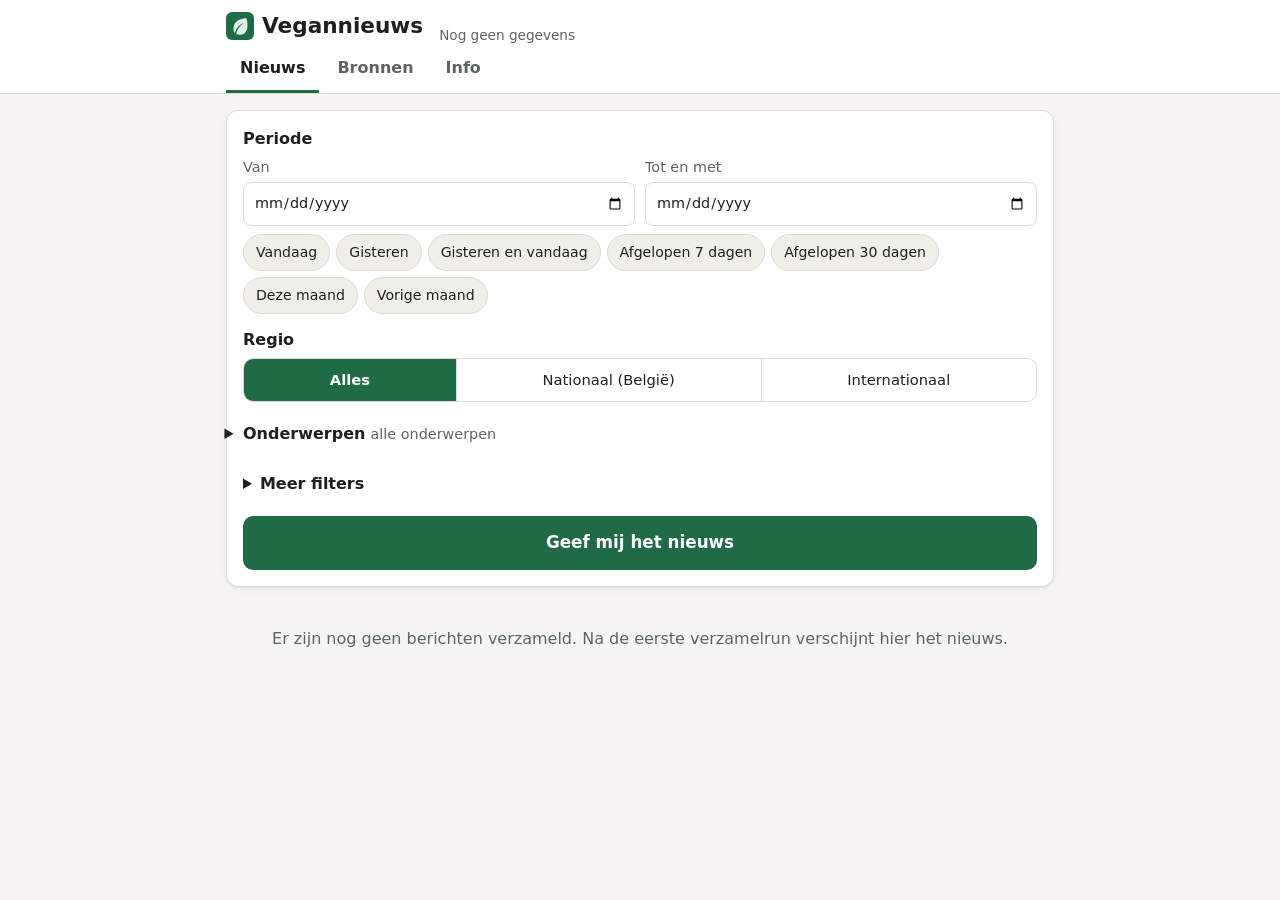
==== site/index.html @ 54700b4c "Vegannieuws: dagelijks overzicht van nieuws over veganisme - Verzamelt nieuws uit een bronnenregiste" ====
<!doctype html>
<html lang="nl">
<head>
  <meta charset="utf-8">
  <meta name="viewport" content="width=device-width, initial-scale=1, viewport-fit=cover">
  <title>Vegannieuws</title>
  <meta name="description" content="Overzicht van nationaal en internationaal nieuws over veganisme, met bronvermelding.">
  <meta name="theme-color" content="#1f6b45">
  <link rel="icon" href="icon.svg" type="image/svg+xml">
  <link rel="manifest" href="manifest.webmanifest">
  <link rel="stylesheet" href="style.css">
  <script src="app.js" defer></script>
</head>
<body>
  <header class="kop">
    <div class="kop-binnen">
      <h1><img src="icon.svg" alt="" width="28" height="28"> Vegannieuws</h1>
      <p class="bijgewerkt" id="bijgewerkt">Gegevens laden…</p>
    </div>
    <nav class="tabs" aria-label="Onderdelen">
      <button type="button" class="tab" data-tab="nieuws" aria-selected="true">Nieuws</button>
      <button type="button" class="tab" data-tab="bronnen" aria-selected="false">Bronnen</button>
      <button type="button" class="tab" data-tab="info" aria-selected="false">Info</button>
    </nav>
  </header>

  <main>
    <section id="paneel-nieuws" class="paneel">
      <form id="filters" class="kaart filters" autocomplete="off">
        <fieldset>
          <legend>Periode</legend>
          <div class="datums">
            <label>Van <input type="date" id="van" required></label>
            <label>Tot en met <input type="date" id="tot" required></label>
          </div>
          <div class="snel" id="snelkeuze">
            <button type="button" data-snel="vandaag">Vandaag</button>
            <button type="button" data-snel="gisteren">Gisteren</button>
            <button type="button" data-snel="2d">Gisteren en vandaag</button>
            <button type="button" data-snel="7d">Afgelopen 7 dagen</button>
            <button type="button" data-snel="30d">Afgelopen 30 dagen</button>
            <button type="button" data-snel="maand">Deze maand</button>
            <button type="button" data-snel="vorigemaand">Vorige maand</button>
          </div>
        </fieldset>

        <fieldset>
          <legend>Regio</legend>
          <div class="segment" role="radiogroup" aria-label="Regio">
            <label><input type="radio" name="regio" value="" checked><span>Alles</span></label>
            <label><input type="radio" name="regio" value="BE"><span>Nationaal (België)</span></label>
            <label><input type="radio" name="regio" value="INT"><span>Internationaal</span></label>
          </div>
        </fieldset>

        <details class="blok" id="onderwerpen-blok">
          <summary><strong>Onderwerpen</strong> <span class="hint" id="onderwerp-samenvatting">alle onderwerpen</span></summary>
          <div class="chips" id="onderwerpen" aria-label="Onderwerpen (niets gekozen = alle)"></div>
          <div class="chip-acties">
            <button type="button" class="link" id="alle-onderwerpen">Alles wissen</button>
          </div>
        </details>

        <details class="meer">
          <summary>Meer filters</summary>
          <div class="raster">
            <label>Zoekwoord
              <input type="search" id="zoek" placeholder="bv. Gent, Alpro, kweekvlees">
            </label>
            <label>Gebeurtenis
              <select id="gebeurtenis">
                <option value="">Alle berichten</option>
              </select>
            </label>
            <label>Soort bron
              <select id="relatie">
                <option value="">Alle bronnen</option>
                <option value="primair">Enkel primaire bronnen (organisatie, bedrijf, persoon zelf)</option>
                <option value="secundair">Enkel media en zoekresultaten</option>
              </select>
            </label>
            <label>Groeperen per
              <select id="groep">
                <option value="dag">Dag</option>
                <option value="onderwerp">Onderwerp</option>
                <option value="regio">Regio</option>
                <option value="geen">Geen (enkel op datum)</option>
              </select>
            </label>
          </div>
          <label class="vink"><input type="checkbox" id="ook-irrelevant"> Ook berichten tonen die volgens het taalmodel niet over veganisme gaan</label>
        </details>

        <button type="submit" class="hoofdknop">Geef mij het nieuws</button>
      </form>

      <div id="resultaat" aria-live="polite"></div>
    </section>

    <section id="paneel-bronnen" class="paneel" hidden>
      <div class="kaart">
        <h2>Bronnenregister</h2>
        <p id="bronnen-samenvatting" class="gedempt"></p>
        <div class="knoppen" id="bronnen-knoppen"></div>
        <label class="zoekveld">Zoek in de bronnen <input type="search" id="bronnen-zoek" placeholder="naam, land, soort…"></label>
      </div>
      <div id="bronnen-lijst"></div>
    </section>

    <section id="paneel-info" class="paneel" hidden>
      <div class="kaart tekst">
        <h2>Hoe werkt Vegannieuws?</h2>
        <p>Drie keer per dag haalt een gratis GitHub Action het nieuws op uit het bronnenregister: websites en blogs (via hun RSS-feed), Bluesky-, Mastodon- en YouTube-accounts, zoekopdrachten in Google Nieuws en Bing Nieuws (die ook kleine en regionale media vinden) en nieuwe studies in PubMed.</p>
        <p>Elk bericht wordt bewaard in een archief, zodat je later elke periode kunt opvragen. Daarna gebeurt het volgende:</p>
        <ol>
          <li><strong>Selectie.</strong> Bij algemene bronnen blijven enkel berichten over veganisme, plantaardige voeding of dierenrechten over (op basis van trefwoorden).</li>
          <li><strong>Ontdubbeling.</strong> Hetzelfde nieuws uit meerdere media wordt één bericht met meerdere bronnen. Is de organisatie of het bedrijf zelf ook een bron, dan wordt die de hoofdbron.</li>
          <li><strong>Vertaling en indeling.</strong> Een gratis taalmodel (GitHub Models) schrijft een kernzin in het Nederlands, vertaalt titels die niet in het Nederlands of Engels zijn, en bepaalt onderwerp, land en plaats. Lukt dat (nog) niet, dan gebeurt de indeling met trefwoorden en plaatsnamenlijsten; zo'n bericht krijgt het label <em>ingedeeld via trefwoorden</em>.</li>
        </ol>
        <h3>Betrouwbaarheid</h3>
        <ul>
          <li>Elk bericht linkt naar de oorspronkelijke bron. Controleer belangrijke informatie altijd daar; vertalingen en kernzinnen zijn automatisch gemaakt.</li>
          <li><strong>Primaire bron</strong> = de organisatie, het bedrijf, de persoon of de onderzoekers zelf. <strong>Secundaire bron</strong> = een medium dat erover bericht.</li>
          <li>De datum is de publicatiedatum volgens de bron (Belgische tijd). Ontbreekt die, dan geldt de datum van ophalen.</li>
          <li>Nationaal = het bericht gaat over België (plaats, gewest of Belgische instelling vermeld, of een Belgische bron zonder buitenlandse plaats).</li>
          <li>Instagram, Facebook, X en TikTok kunnen niet gratis gevolgd worden.</li>
        </ul>
        <h3>Laatste verzamelrun</h3>
        <div id="run-info" class="gedempt">–</div>
        <h3>Zelf aanpassen</h3>
        <div class="knoppen" id="info-knoppen"></div>
      </div>
    </section>
  </main>

  <template id="tpl-bericht">
    <article class="bericht">
      <div class="labels"></div>
      <h3 class="kern"></h3>
      <p class="titel-orig"></p>
      <p class="samenvatting"></p>
      <p class="meta"></p>
      <div class="links"></div>
    </article>
  </template>
</body>
</html>
---- site/style.css ----
:root {
  --achtergrond: #f6f5f1;
  --vlak: #ffffff;
  --vlak-2: #efeee8;
  --tekst: #1d211e;
  --gedempt: #5d655f;
  --rand: #dcdad2;
  --accent: #1f6b45;
  --accent-tekst: #ffffff;
  --accent-zacht: #e2f0e7;
  --opening: #1f6b45;
  --opening-zacht: #e2f0e7;
  --sluiting: #9b2c2c;
  --sluiting-zacht: #f7e3e1;
  --lancering: #1d5a91;
  --lancering-zacht: #e1ecf7;
  --waarschuwing: #8a5a00;
  --waarschuwing-zacht: #fbf0d9;
  --focus: #2d7ff9;
  --schaduw: 0 1px 2px rgba(0, 0, 0, .06), 0 2px 8px rgba(0, 0, 0, .04);
  --straal: 12px;
  color-scheme: light;
}

@media (prefers-color-scheme: dark) {
  :root:not([data-theme="light"]) {
    --achtergrond: #121513;
    --vlak: #1b1f1c;
    --vlak-2: #242925;
    --tekst: #e8ebe8;
    --gedempt: #a3aca5;
    --rand: #343a35;
    --accent: #5fbf8a;
    --accent-tekst: #0d1a12;
    --accent-zacht: #1f3428;
    --opening: #7fd3a3;
    --opening-zacht: #1f3428;
    --sluiting: #f0a39b;
    --sluiting-zacht: #3a2423;
    --lancering: #8fbdf0;
    --lancering-zacht: #1e2c3b;
    --waarschuwing: #f0c46b;
    --waarschuwing-zacht: #3a3020;
    --schaduw: none;
    color-scheme: dark;
  }
}

:root[data-theme="dark"] {
  --achtergrond: #121513;
  --vlak: #1b1f1c;
  --vlak-2: #242925;
  --tekst: #e8ebe8;
  --gedempt: #a3aca5;
  --rand: #343a35;
  --accent: #5fbf8a;
  --accent-tekst: #0d1a12;
  --accent-zacht: #1f3428;
  --opening: #7fd3a3;
  --opening-zacht: #1f3428;
  --sluiting: #f0a39b;
  --sluiting-zacht: #3a2423;
  --lancering: #8fbdf0;
  --lancering-zacht: #1e2c3b;
  --waarschuwing: #f0c46b;
  --waarschuwing-zacht: #3a3020;
  --schaduw: none;
  color-scheme: dark;
}

* { box-sizing: border-box; }

html { -webkit-text-size-adjust: 100%; }

body {
  margin: 0;
  background: var(--achtergrond);
  color: var(--tekst);
  font: 16px/1.5 system-ui, -apple-system, "Segoe UI", Roboto, "Helvetica Neue", Arial, sans-serif;
}

a { color: var(--accent); }

:focus-visible { outline: 3px solid var(--focus); outline-offset: 2px; }

.kop {
  background: var(--vlak);
  border-bottom: 1px solid var(--rand);
  position: sticky;
  top: 0;
  z-index: 10;
}

.kop-binnen, .tabs, main {
  max-width: 860px;
  margin: 0 auto;
  padding-left: max(16px, env(safe-area-inset-left));
  padding-right: max(16px, env(safe-area-inset-right));
}

.kop-binnen { padding-top: 10px; display: flex; flex-wrap: wrap; align-items: baseline; gap: 4px 16px; }

h1 { font-size: 1.35rem; margin: 0; display: flex; align-items: center; gap: 8px; }

.bijgewerkt { margin: 0; color: var(--gedempt); font-size: .85rem; }

.tabs { display: flex; gap: 4px; }

.tab {
  appearance: none;
  border: 0;
  background: none;
  color: var(--gedempt);
  font: inherit;
  font-weight: 600;
  padding: 10px 14px;
  border-bottom: 3px solid transparent;
  cursor: pointer;
}

.tab[aria-selected="true"] { color: var(--tekst); border-bottom-color: var(--accent); }

main { padding-top: 16px; padding-bottom: 48px; }

.kaart {
  background: var(--vlak);
  border: 1px solid var(--rand);
  border-radius: var(--straal);
  box-shadow: var(--schaduw);
  padding: 16px;
  margin-bottom: 16px;
}

h2 { font-size: 1.2rem; margin: 0 0 8px; }

fieldset { border: 0; margin: 0 0 14px; padding: 0; min-width: 0; }

legend { font-weight: 700; margin-bottom: 6px; padding: 0; }

.hint, .gedempt { color: var(--gedempt); font-weight: 400; font-size: .9rem; }

.datums { display: grid; grid-template-columns: 1fr 1fr; gap: 10px; }

label { display: block; font-size: .9rem; color: var(--gedempt); }

input[type="date"], input[type="search"], select {
  display: block;
  width: 100%;
  margin-top: 4px;
  padding: 9px 10px;
  border: 1px solid var(--rand);
  border-radius: 8px;
  background: var(--vlak);
  color: var(--tekst);
  font: inherit;
  min-height: 44px;
}

.snel, .chips, .knoppen { display: flex; flex-wrap: wrap; gap: 6px; margin-top: 8px; }

.snel button, .chip, .knoppen a, .knoppen button {
  appearance: none;
  border: 1px solid var(--rand);
  background: var(--vlak-2);
  color: var(--tekst);
  font: inherit;
  font-size: .88rem;
  padding: 7px 12px;
  border-radius: 999px;
  cursor: pointer;
  min-height: 36px;
  text-decoration: none;
  display: inline-flex;
  align-items: center;
  gap: 6px;
}

.snel button.actief, .chip[aria-pressed="true"] {
  background: var(--accent);
  border-color: var(--accent);
  color: var(--accent-tekst);
}

.chip .aantal { opacity: .75; font-variant-numeric: tabular-nums; }

.chip-acties { margin-top: 6px; }

.link {
  appearance: none;
  border: 0;
  background: none;
  color: var(--accent);
  font: inherit;
  font-size: .9rem;
  padding: 4px 0;
  cursor: pointer;
  text-decoration: underline;
}

.segment { display: flex; flex-wrap: wrap; border: 1px solid var(--rand); border-radius: 10px; overflow: hidden; }

.segment label { flex: 1 1 auto; margin: 0; color: var(--tekst); }

.segment input { position: absolute; opacity: 0; pointer-events: none; }

.segment span {
  display: block;
  text-align: center;
  padding: 10px 12px;
  cursor: pointer;
  background: var(--vlak);
  border-right: 1px solid var(--rand);
  font-size: .92rem;
}

.segment label:last-child span { border-right: 0; }

.segment input:checked + span { background: var(--accent); color: var(--accent-tekst); font-weight: 600; }

.segment input:focus-visible + span { outline: 3px solid var(--focus); outline-offset: -3px; }

.meer { margin: 4px 0 14px; }

.meer summary { cursor: pointer; font-weight: 600; padding: 6px 0; }

.raster { display: grid; grid-template-columns: repeat(auto-fit, minmax(220px, 1fr)); gap: 10px; margin: 8px 0; }

.vink { display: flex; gap: 8px; align-items: flex-start; color: var(--tekst); }

.vink input { margin-top: 4px; width: 18px; height: 18px; }

.hoofdknop {
  width: 100%;
  appearance: none;
  border: 0;
  border-radius: 10px;
  background: var(--accent);
  color: var(--accent-tekst);
  font: inherit;
  font-weight: 700;
  font-size: 1.05rem;
  padding: 14px;
  cursor: pointer;
  min-height: 48px;
}

.samenvatting-balk {
  display: flex;
  flex-wrap: wrap;
  justify-content: space-between;
  align-items: center;
  gap: 8px;
  margin: 4px 0 12px;
}

.samenvatting-balk p { margin: 0; font-weight: 600; }

.groep { margin-bottom: 20px; }

.groep > h2 {
  font-size: 1rem;
  text-transform: none;
  margin: 0 0 8px;
  padding: 6px 2px;
  border-bottom: 2px solid var(--rand);
  display: flex;
  justify-content: space-between;
  gap: 8px;
}

.groep > h2 .aantal { color: var(--gedempt); font-weight: 400; }

.bericht {
  background: var(--vlak);
  border: 1px solid var(--rand);
  border-radius: var(--straal);
  padding: 12px 14px;
  margin-bottom: 10px;
  box-shadow: var(--schaduw);
}

.bericht.irrelevant { opacity: .65; }

.labels { display: flex; flex-wrap: wrap; gap: 6px; margin-bottom: 6px; }

.label {
  font-size: .75rem;
  font-weight: 600;
  padding: 2px 8px;
  border-radius: 999px;
  background: var(--vlak-2);
  color: var(--gedempt);
  border: 1px solid var(--rand);
}

.label.opening { background: var(--opening-zacht); color: var(--opening); border-color: transparent; }
.label.sluiting { background: var(--sluiting-zacht); color: var(--sluiting); border-color: transparent; }
.label.lancering { background: var(--lancering-zacht); color: var(--lancering); border-color: transparent; }
.label.plaats { background: var(--accent-zacht); color: var(--tekst); border-color: transparent; }

.kern { font-size: 1.02rem; margin: 0 0 4px; line-height: 1.35; }

.titel-orig, .samenvatting { margin: 0 0 6px; }

.titel-orig { color: var(--gedempt); font-size: .9rem; font-style: italic; }

.meta { margin: 0 0 6px; color: var(--gedempt); font-size: .85rem; }

.links { display: flex; flex-wrap: wrap; gap: 4px 16px; align-items: baseline; font-size: .92rem; }

.links a { font-weight: 600; word-break: break-word; }

.links details summary { cursor: pointer; color: var(--gedempt); }

.links details ul { margin: 6px 0 0; padding-left: 18px; }

.meer-tonen { display: block; margin: 12px auto; }

.leeg, .melding {
  text-align: center;
  color: var(--gedempt);
  padding: 24px 12px;
}

.melding.fout { color: var(--sluiting); }

/* Bronnen */
.zoekveld { margin-top: 12px; }

.bron {
  background: var(--vlak);
  border: 1px solid var(--rand);
  border-radius: var(--straal);
  padding: 10px 14px;
  margin-bottom: 8px;
}

.bron-kop { display: flex; justify-content: space-between; gap: 8px; align-items: baseline; flex-wrap: wrap; }

.bron-kop strong { word-break: break-word; }

.bron p { margin: 4px 0 0; font-size: .86rem; color: var(--gedempt); word-break: break-word; }

.status { font-size: .75rem; font-weight: 700; padding: 2px 8px; border-radius: 999px; white-space: nowrap; }
.status.ok { background: var(--opening-zacht); color: var(--opening); }
.status.fout { background: var(--sluiting-zacht); color: var(--sluiting); }
.status.uit, .status.onbekend { background: var(--vlak-2); color: var(--gedempt); }
.status.leeg { background: var(--waarschuwing-zacht); color: var(--waarschuwing); }

.bron-acties { margin-top: 6px; font-size: .86rem; display: flex; gap: 14px; flex-wrap: wrap; }

.tekst h3 { margin: 18px 0 6px; font-size: 1rem; }

.tekst li { margin-bottom: 4px; }

.waarschuwingen { background: var(--waarschuwing-zacht); color: var(--waarschuwing); padding: 10px 14px; border-radius: 10px; }

@media (max-width: 480px) {
  .datums { grid-template-columns: 1fr; }
  .segment label { flex-basis: 100%; }
  .segment span { border-right: 0; border-bottom: 1px solid var(--rand); }
  .segment label:last-child span { border-bottom: 0; }
}

@media print {
  .kop, .filters, .samenvatting-balk .knoppen, .meer-tonen, .links details summary { display: none !important; }
  body { background: #fff; color: #000; font-size: 11pt; }
  .bericht { box-shadow: none; break-inside: avoid; border-color: #bbb; }
  .links a::after { content: " (" attr(href) ")"; font-weight: 400; font-size: 9pt; color: #444; }
  .links details { display: block; }
  .links details[open] ul, .links details ul { display: block; }
}

.melding-fout { color: var(--sluiting) !important; }

.blok { margin: 0 0 14px; }

.blok > summary { cursor: pointer; padding: 6px 0; list-style-position: outside; }

.blok > summary .hint { display: inline; }

#resultaat { scroll-margin-top: 125px; }
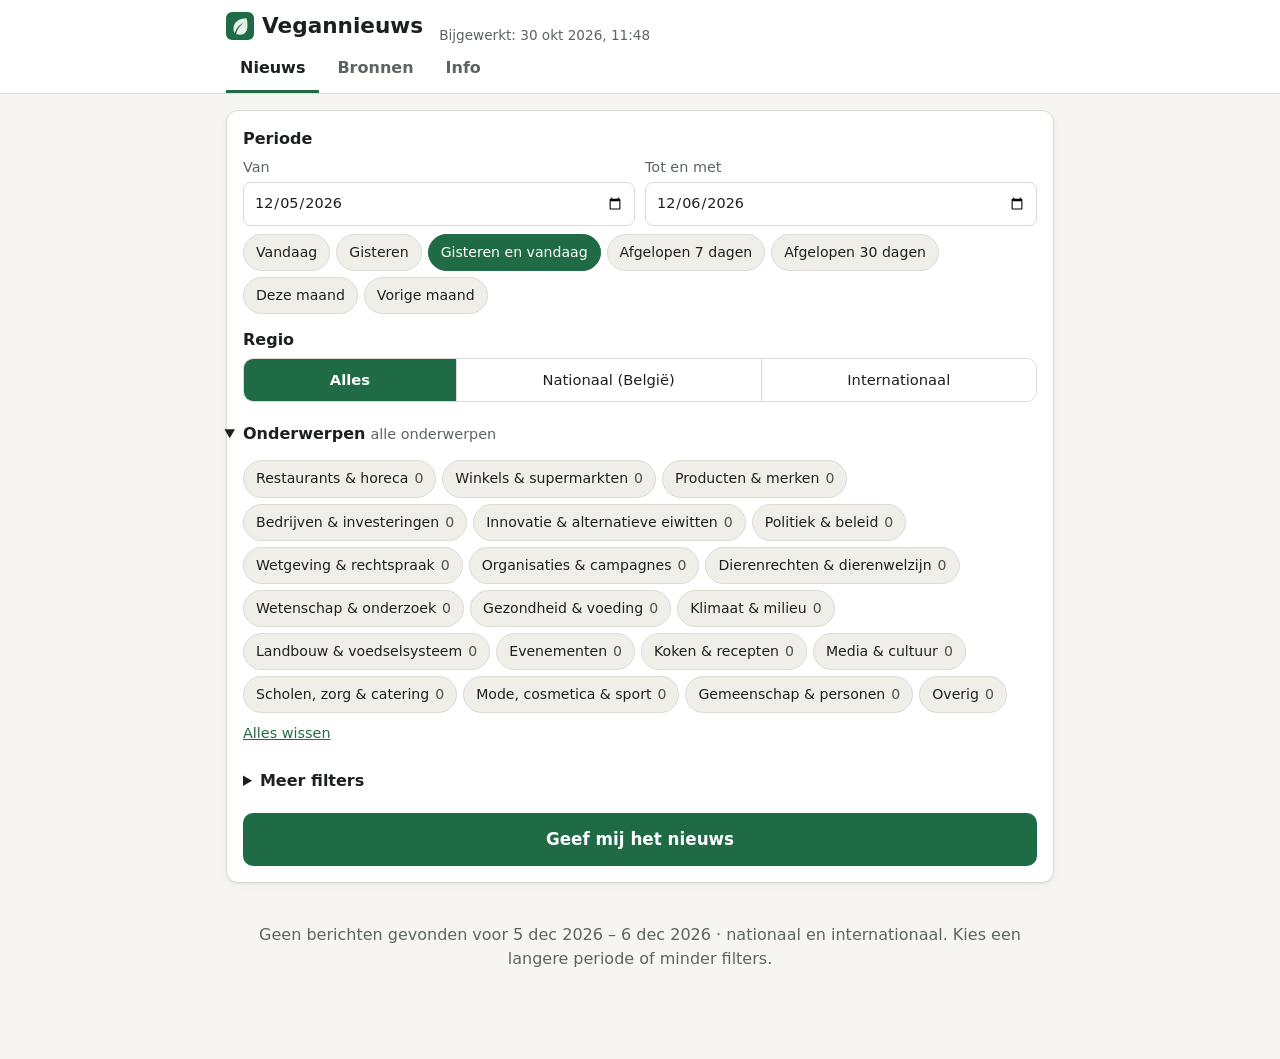
==== commit 4dc41749: "Taalmodel via Google Gemini of Groq (gratis sleutel); GitHub Models antwoordt niet meer De diagnose " ====
--- a/site/index.html
+++ b/site/index.html
@@ -115,7 +115,7 @@
         <ol>
           <li><strong>Selectie.</strong> Bij algemene bronnen blijven enkel berichten over veganisme, plantaardige voeding of dierenrechten over (op basis van trefwoorden).</li>
           <li><strong>Ontdubbeling.</strong> Hetzelfde nieuws uit meerdere media wordt één bericht met meerdere bronnen. Is de organisatie of het bedrijf zelf ook een bron, dan wordt die de hoofdbron.</li>
-          <li><strong>Vertaling en indeling.</strong> Een gratis taalmodel (GitHub Models) schrijft een kernzin in het Nederlands, vertaalt titels die niet in het Nederlands of Engels zijn, en bepaalt onderwerp, land en plaats. Lukt dat (nog) niet, dan gebeurt de indeling met trefwoorden en plaatsnamenlijsten; zo'n bericht krijgt het label <em>ingedeeld via trefwoorden</em>.</li>
+          <li><strong>Vertaling en indeling.</strong> Een gratis taalmodel (Google Gemini of Groq, met een eigen gratis sleutel) schrijft een kernzin in het Nederlands, vertaalt titels die niet in het Nederlands of Engels zijn, en bepaalt onderwerp, land en plaats. Zonder taalmodel gebeurt de indeling met trefwoorden en plaatsnamenlijsten en worden titels vertaald via MyMemory (beperkt aantal per dag); zo'n bericht krijgt het label <em>ingedeeld via trefwoorden</em>.</li>
         </ol>
         <h3>Betrouwbaarheid</h3>
         <ul>
@@ -123,6 +123,7 @@
           <li><strong>Primaire bron</strong> = de organisatie, het bedrijf, de persoon of de onderzoekers zelf. <strong>Secundaire bron</strong> = een medium dat erover bericht.</li>
           <li>De datum is de publicatiedatum volgens de bron (Belgische tijd). Ontbreekt die, dan geldt de datum van ophalen.</li>
           <li>Nationaal = het bericht gaat over België (plaats, gewest of Belgische instelling vermeld, of een Belgische bron zonder buitenlandse plaats).</li>
+          <li>Websites zonder eigen RSS-feed worden gevolgd via Google Nieuws (zoekopdracht <em>site:domein</em>); de bronnenpagina vermeldt dat.</li>
           <li>Instagram, Facebook, X en TikTok kunnen niet gratis gevolgd worden.</li>
         </ul>
         <h3>Laatste verzamelrun</h3>
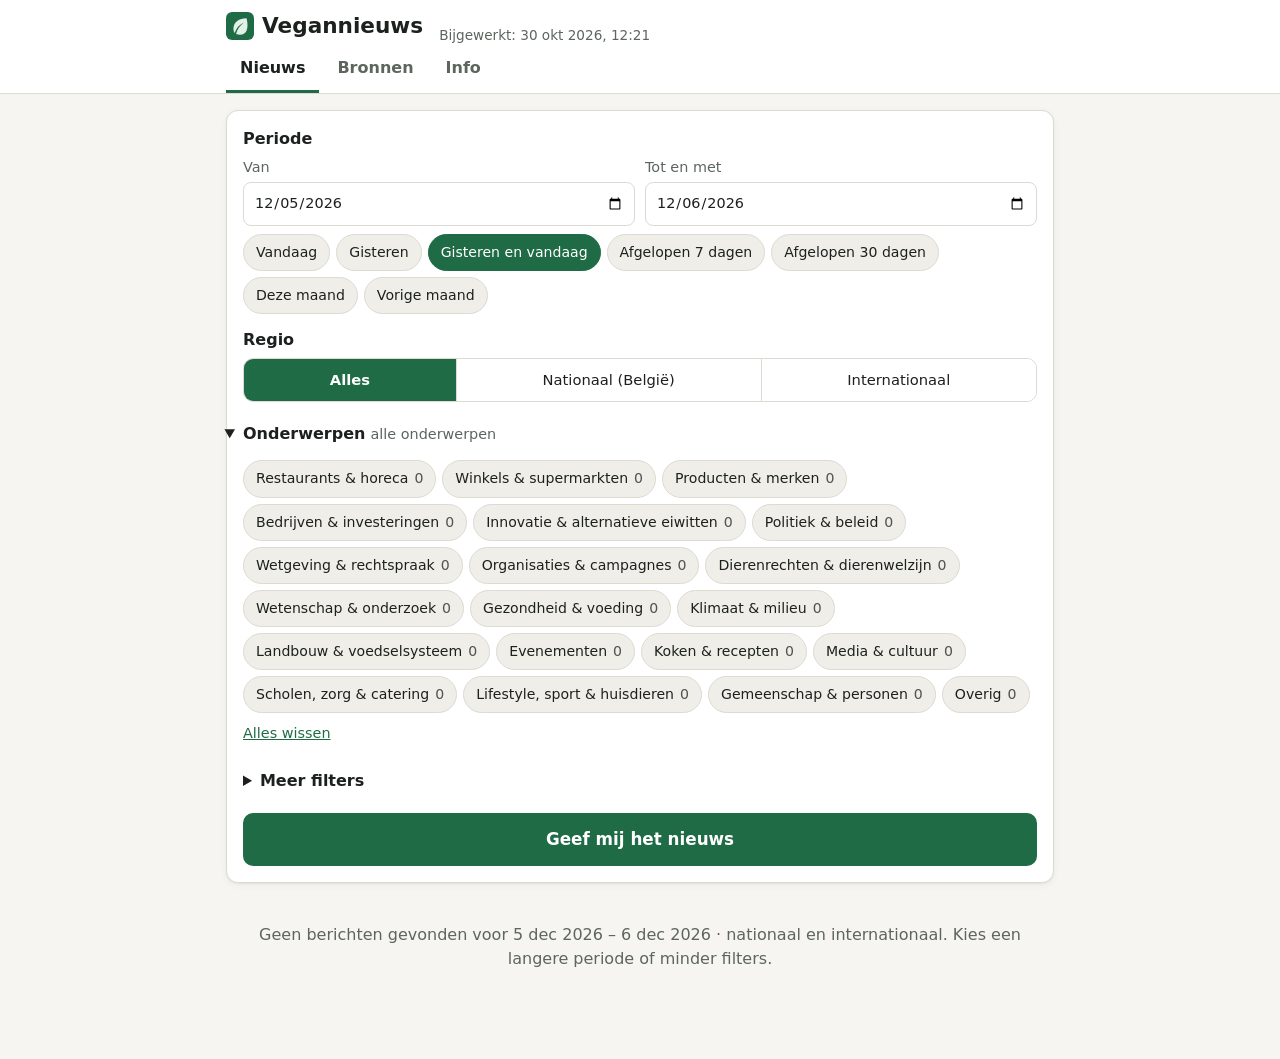
==== commit aba3aae1: "Kandidaten via het taalmodel; kleine landen beter gedekt Controle per land toonde dat veel Google-re" ====
--- a/site/index.html
+++ b/site/index.html
@@ -88,7 +88,7 @@
               </select>
             </label>
           </div>
-          <label class="vink"><input type="checkbox" id="ook-irrelevant"> Ook berichten tonen die volgens het taalmodel niet over veganisme gaan</label>
+          <label class="vink"><input type="checkbox" id="ook-irrelevant"> Ook berichten tonen die (nog) niet als vegan-gerelateerd bevestigd zijn</label>
         </details>
 
         <button type="submit" class="hoofdknop">Geef mij het nieuws</button>
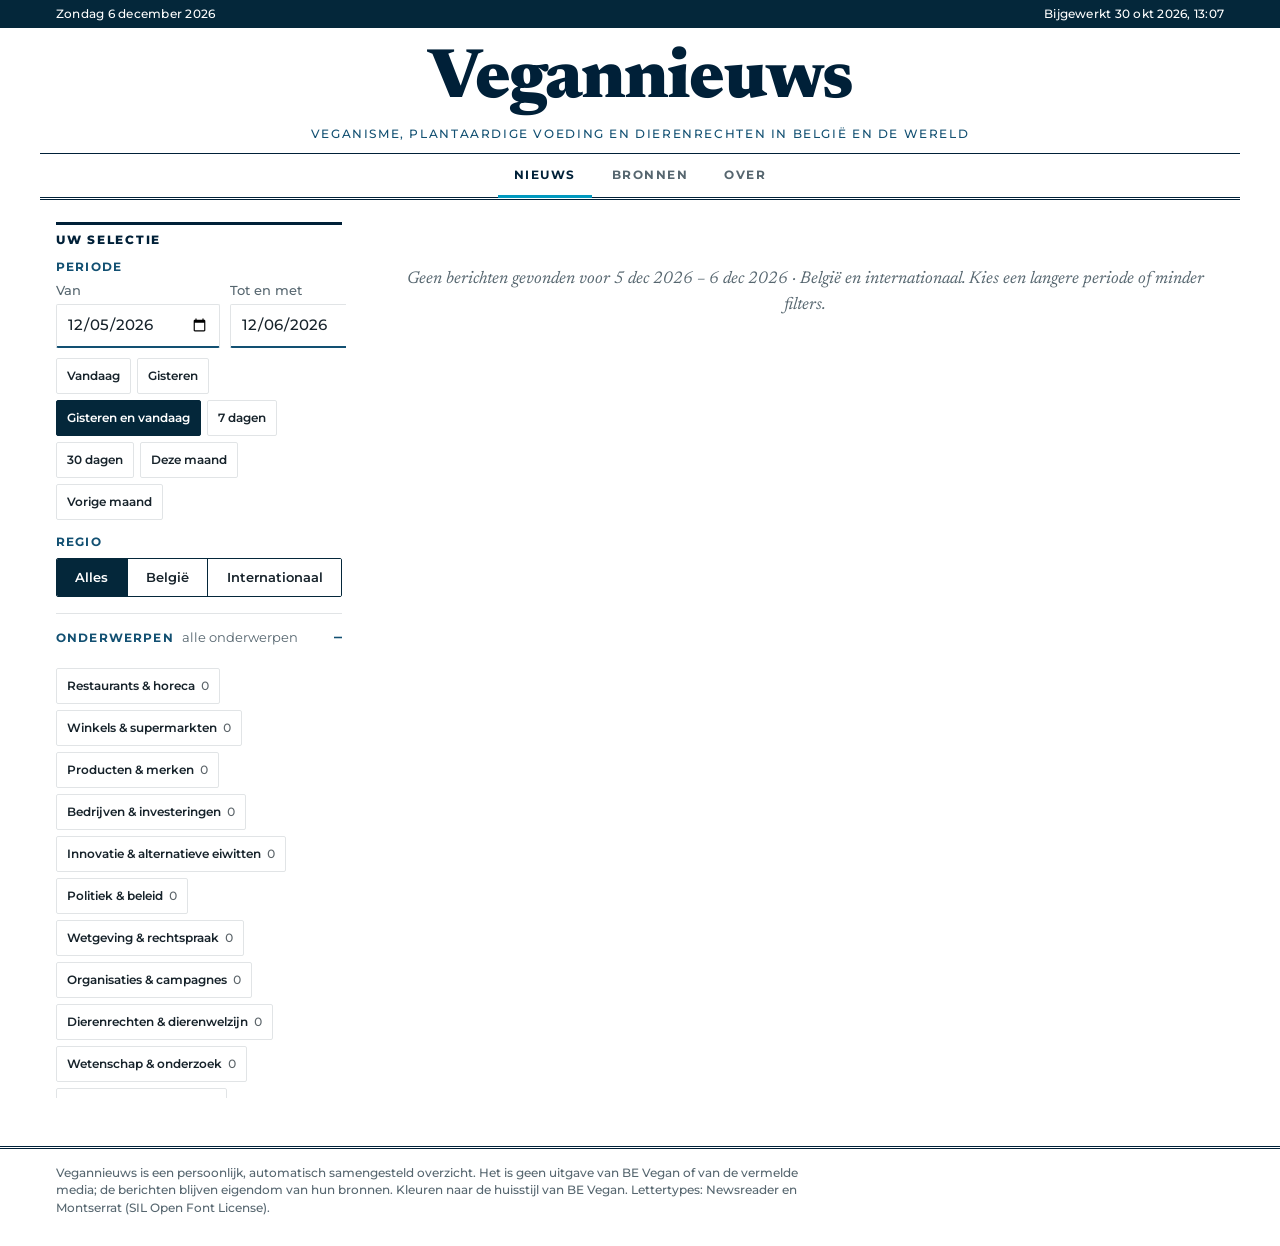
==== commit f7c6f2e1: "Website als kwaliteitskrant in de kleuren van BE Vegan; verhalen met alle bronnen - Opmaak: krantenk" ====
--- a/site/index.html
+++ b/site/index.html
@@ -5,28 +5,37 @@
   <meta name="viewport" content="width=device-width, initial-scale=1, viewport-fit=cover">
   <title>Vegannieuws</title>
   <meta name="description" content="Overzicht van nationaal en internationaal nieuws over veganisme, met bronvermelding.">
-  <meta name="theme-color" content="#1f6b45">
+  <meta name="theme-color" content="#04273a">
   <link rel="icon" href="icon.svg" type="image/svg+xml">
   <link rel="manifest" href="manifest.webmanifest">
+  <link rel="preload" href="fonts/newsreader-latin-wght-normal.woff2" as="font" type="font/woff2" crossorigin>
+  <link rel="preload" href="fonts/montserrat-latin-wght-normal.woff2" as="font" type="font/woff2" crossorigin>
   <link rel="stylesheet" href="style.css">
   <script src="app.js" defer></script>
 </head>
 <body>
   <header class="kop">
-    <div class="kop-binnen">
-      <h1><img src="icon.svg" alt="" width="28" height="28"> Vegannieuws</h1>
-      <p class="bijgewerkt" id="bijgewerkt">Gegevens laden…</p>
+    <div class="balk">
+      <div class="binnen">
+        <span id="datumregel"></span>
+        <span id="bijgewerkt">Gegevens laden…</span>
+      </div>
     </div>
-    <nav class="tabs" aria-label="Onderdelen">
+    <div class="binnen titelblok">
+      <p class="woordmerk"><a href="./">Vegannieuws</a></p>
+      <p class="ondertitel">Veganisme, plantaardige voeding en dierenrechten in België en de wereld</p>
+    </div>
+    <nav class="tabs binnen" aria-label="Onderdelen">
       <button type="button" class="tab" data-tab="nieuws" aria-selected="true">Nieuws</button>
       <button type="button" class="tab" data-tab="bronnen" aria-selected="false">Bronnen</button>
-      <button type="button" class="tab" data-tab="info" aria-selected="false">Info</button>
+      <button type="button" class="tab" data-tab="info" aria-selected="false">Over</button>
     </nav>
   </header>
 
-  <main>
-    <section id="paneel-nieuws" class="paneel">
-      <form id="filters" class="kaart filters" autocomplete="off">
+  <main class="binnen">
+    <section id="paneel-nieuws" class="paneel nieuws-raster">
+      <form id="filters" class="filters" autocomplete="off" aria-label="Selectie">
+        <h2 class="rubriek">Uw selectie</h2>
         <fieldset>
           <legend>Periode</legend>
           <div class="datums">
@@ -37,8 +46,8 @@
             <button type="button" data-snel="vandaag">Vandaag</button>
             <button type="button" data-snel="gisteren">Gisteren</button>
             <button type="button" data-snel="2d">Gisteren en vandaag</button>
-            <button type="button" data-snel="7d">Afgelopen 7 dagen</button>
-            <button type="button" data-snel="30d">Afgelopen 30 dagen</button>
+            <button type="button" data-snel="7d">7 dagen</button>
+            <button type="button" data-snel="30d">30 dagen</button>
             <button type="button" data-snel="maand">Deze maand</button>
             <button type="button" data-snel="vorigemaand">Vorige maand</button>
           </div>
@@ -48,21 +57,21 @@
           <legend>Regio</legend>
           <div class="segment" role="radiogroup" aria-label="Regio">
             <label><input type="radio" name="regio" value="" checked><span>Alles</span></label>
-            <label><input type="radio" name="regio" value="BE"><span>Nationaal (België)</span></label>
+            <label><input type="radio" name="regio" value="BE"><span>België</span></label>
             <label><input type="radio" name="regio" value="INT"><span>Internationaal</span></label>
           </div>
         </fieldset>
 
         <details class="blok" id="onderwerpen-blok">
-          <summary><strong>Onderwerpen</strong> <span class="hint" id="onderwerp-samenvatting">alle onderwerpen</span></summary>
+          <summary><span class="legende">Onderwerpen</span> <span class="hint" id="onderwerp-samenvatting">alle onderwerpen</span></summary>
           <div class="chips" id="onderwerpen" aria-label="Onderwerpen (niets gekozen = alle)"></div>
           <div class="chip-acties">
             <button type="button" class="link" id="alle-onderwerpen">Alles wissen</button>
           </div>
         </details>
 
-        <details class="meer">
-          <summary>Meer filters</summary>
+        <details class="blok meer">
+          <summary><span class="legende">Meer filters</span></summary>
           <div class="raster">
             <label>Zoekwoord
               <input type="search" id="zoek" placeholder="bv. Gent, Alpro, kweekvlees">
@@ -77,9 +86,10 @@
                 <option value="">Alle bronnen</option>
                 <option value="primair">Enkel primaire bronnen (organisatie, bedrijf, persoon zelf)</option>
                 <option value="secundair">Enkel media en zoekresultaten</option>
+                <option value="sociaal">Enkel posts op Instagram en Facebook</option>
               </select>
             </label>
-            <label>Groeperen per
+            <label>Ordenen per
               <select id="groep">
                 <option value="dag">Dag</option>
                 <option value="onderwerp">Onderwerp</option>
@@ -94,53 +104,72 @@
         <button type="submit" class="hoofdknop">Geef mij het nieuws</button>
       </form>
 
-      <div id="resultaat" aria-live="polite"></div>
+      <div id="resultaat" class="resultaat" aria-live="polite"></div>
     </section>
 
     <section id="paneel-bronnen" class="paneel" hidden>
-      <div class="kaart">
-        <h2>Bronnenregister</h2>
+      <div class="pagina-kop">
+        <h2 class="rubriek">Bronnenregister</h2>
         <p id="bronnen-samenvatting" class="gedempt"></p>
         <div class="knoppen" id="bronnen-knoppen"></div>
         <label class="zoekveld">Zoek in de bronnen <input type="search" id="bronnen-zoek" placeholder="naam, land, soort…"></label>
       </div>
-      <div id="bronnen-lijst"></div>
+      <div id="bronnen-lijst" class="bronnen-lijst"></div>
     </section>
 
     <section id="paneel-info" class="paneel" hidden>
-      <div class="kaart tekst">
-        <h2>Hoe werkt Vegannieuws?</h2>
-        <p>Drie keer per dag haalt een gratis GitHub Action het nieuws op uit het bronnenregister: websites en blogs (via hun RSS-feed), Bluesky-, Mastodon- en YouTube-accounts, zoekopdrachten in Google Nieuws en Bing Nieuws (die ook kleine en regionale media vinden) en nieuwe studies in PubMed.</p>
+      <article class="tekst">
+        <h2 class="rubriek">Over Vegannieuws</h2>
+        <p class="intro">Drie keer per dag verzamelt een GitHub Action het nieuws uit het bronnenregister. Het register bevat:</p>
+        <ul>
+          <li>websites en blogs, via hun RSS-feed;</li>
+          <li>accounts op Bluesky, Mastodon en YouTube;</li>
+          <li>zoekopdrachten in Google Nieuws, die ook kleine en regionale media vinden;</li>
+          <li>openbare posts op Instagram en Facebook die Google Nieuws vindt;</li>
+          <li>nieuwe studies in PubMed.</li>
+        </ul>
         <p>Elk bericht wordt bewaard in een archief, zodat je later elke periode kunt opvragen. Daarna gebeurt het volgende:</p>
         <ol>
-          <li><strong>Selectie.</strong> Bij algemene bronnen blijven enkel berichten over veganisme, plantaardige voeding of dierenrechten over (op basis van trefwoorden).</li>
-          <li><strong>Ontdubbeling.</strong> Hetzelfde nieuws uit meerdere media wordt één bericht met meerdere bronnen. Is de organisatie of het bedrijf zelf ook een bron, dan wordt die de hoofdbron.</li>
-          <li><strong>Vertaling en indeling.</strong> Een gratis taalmodel (Google Gemini of Groq, met een eigen gratis sleutel) schrijft een kernzin in het Nederlands, vertaalt titels die niet in het Nederlands of Engels zijn, en bepaalt onderwerp, land en plaats. Zonder taalmodel gebeurt de indeling met trefwoorden en plaatsnamenlijsten en worden titels vertaald via MyMemory (beperkt aantal per dag); zo'n bericht krijgt het label <em>ingedeeld via trefwoorden</em>.</li>
+          <li><strong>Selectie.</strong> Bij algemene bronnen blijven enkel berichten over veganisme, plantaardige voeding of dierenrechten over, op basis van trefwoorden. Posts op Instagram en Facebook blijven enkel als het taalmodel er nieuws over België in vindt, zoals een opening, een nieuw product of een evenement.</li>
+          <li><strong>Ontdubbeling.</strong> Hetzelfde artikel uit meerdere media wordt één bericht met meerdere bronnen. Is de organisatie of het bedrijf zelf ook een bron, dan wordt die de hoofdbron.</li>
+          <li><strong>Vertaling en indeling.</strong> Een taalmodel (Google Gemini of Groq, met een eigen gratis sleutel) doet per bericht het volgende:
+            <ul>
+              <li>het schrijft een kernzin in het Nederlands;</li>
+              <li>het vertaalt titels die niet in het Nederlands of Engels zijn;</li>
+              <li>het bepaalt onderwerp, land en plaats.</li>
+            </ul>
+            Zonder taalmodel gebeurt de indeling met trefwoorden en plaatsnamenlijsten, en worden titels vertaald via MyMemory (beperkt aantal per dag). Zo'n bericht krijgt het label <em>ingedeeld via trefwoorden</em>.</li>
+          <li><strong>Verhalen.</strong> Berichten van verschillende media en in verschillende talen over hetzelfde nieuws staan samen onder één Nederlandse kop, met alle bronnen eronder. Berichten met gelijkaardige kernzinnen vormen kandidaten; het taalmodel beslist welke samenhoren en schrijft de kop.</li>
         </ol>
         <h3>Betrouwbaarheid</h3>
         <ul>
-          <li>Elk bericht linkt naar de oorspronkelijke bron. Controleer belangrijke informatie altijd daar; vertalingen en kernzinnen zijn automatisch gemaakt.</li>
+          <li>Elk bericht linkt naar de oorspronkelijke bron. Controleer belangrijke informatie altijd daar: vertalingen, kernzinnen en koppen zijn automatisch gemaakt.</li>
           <li><strong>Primaire bron</strong> = de organisatie, het bedrijf, de persoon of de onderzoekers zelf. <strong>Secundaire bron</strong> = een medium dat erover bericht.</li>
-          <li>De datum is de publicatiedatum volgens de bron (Belgische tijd). Ontbreekt die, dan geldt de datum van ophalen.</li>
-          <li>Nationaal = het bericht gaat over België (plaats, gewest of Belgische instelling vermeld, of een Belgische bron zonder buitenlandse plaats).</li>
-          <li>Websites zonder eigen RSS-feed worden gevolgd via Google Nieuws (zoekopdracht <em>site:domein</em>); de bronnenpagina vermeldt dat.</li>
-          <li>Instagram, Facebook, X en TikTok kunnen niet gratis gevolgd worden.</li>
+          <li>De datum is de publicatiedatum volgens de bron, in Belgische tijd. Ontbreekt die, dan geldt de datum van ophalen.</li>
+          <li>Nationaal = het bericht gaat over België. Dat volgt uit een vermelde plaats, een gewest of een Belgische instelling, of uit een Belgische bron zonder buitenlandse plaats.</li>
+          <li>Websites zonder eigen RSS-feed worden gevolgd via Google Nieuws (zoekopdracht <em>site:domein</em>). De bronnenpagina vermeldt dat.</li>
+          <li>Links naar Instagram- en Facebookposts lopen via Google Nieuws en sturen door naar de post. Google vindt niet elke post; posts van privé-accounts en stories zijn niet zichtbaar.</li>
         </ul>
         <h3>Laatste verzamelrun</h3>
         <div id="run-info" class="gedempt">–</div>
         <h3>Zelf aanpassen</h3>
         <div class="knoppen" id="info-knoppen"></div>
-      </div>
+      </article>
     </section>
   </main>
 
+  <footer class="voet">
+    <div class="binnen">
+      <p>Vegannieuws is een persoonlijk, automatisch samengesteld overzicht. Het is geen uitgave van BE Vegan of van de vermelde media; de berichten blijven eigendom van hun bronnen. Kleuren naar de huisstijl van BE Vegan. Lettertypes: Newsreader en Montserrat (SIL Open Font License).</p>
+    </div>
+  </footer>
+
   <template id="tpl-bericht">
-    <article class="bericht">
-      <div class="labels"></div>
-      <h3 class="kern"></h3>
-      <p class="titel-orig"></p>
-      <p class="samenvatting"></p>
-      <p class="meta"></p>
+    <article class="artikel">
+      <p class="kicker"></p>
+      <h3 class="kop-artikel"></h3>
+      <p class="inleiding"></p>
+      <p class="bronregel"></p>
       <div class="links"></div>
     </article>
   </template>
--- a/site/style.css
+++ b/site/style.css
@@ -1,70 +1,130 @@
+/* Vegannieuws: opmaak als een kwaliteitskrant, in de kleuren van BE Vegan.
+   Lettertypes (SIL Open Font License, zie fonts/): Newsreader voor koppen en lopende tekst,
+   Montserrat voor rubrieken, labels en formulieren. */
+
+@font-face {
+  font-family: "Newsreader";
+  font-style: normal;
+  font-weight: 200 800;
+  font-display: swap;
+  src: url(fonts/newsreader-latin-wght-normal.woff2) format("woff2");
+  unicode-range: U+0000-00FF, U+0131, U+0152-0153, U+02BB-02BC, U+02C6, U+02DA, U+02DC, U+0304, U+0308, U+0329, U+2000-206F, U+20AC, U+2122, U+2191, U+2193, U+2212, U+2215, U+FEFF, U+FFFD;
+}
+@font-face {
+  font-family: "Newsreader";
+  font-style: normal;
+  font-weight: 200 800;
+  font-display: swap;
+  src: url(fonts/newsreader-latin-ext-wght-normal.woff2) format("woff2");
+  unicode-range: U+0100-02BA, U+02BD-02C5, U+02C7-02CC, U+02CE-02D7, U+02DD-02FF, U+0304, U+0308, U+0329, U+1D00-1DBF, U+1E00-1E9F, U+1EF2-1EFF, U+2020, U+20A0-20AB, U+20AD-20C0, U+2113, U+2C60-2C7F, U+A720-A7FF;
+}
+@font-face {
+  font-family: "Newsreader";
+  font-style: italic;
+  font-weight: 200 800;
+  font-display: swap;
+  src: url(fonts/newsreader-latin-wght-italic.woff2) format("woff2");
+  unicode-range: U+0000-00FF, U+0131, U+0152-0153, U+02BB-02BC, U+02C6, U+02DA, U+02DC, U+0304, U+0308, U+0329, U+2000-206F, U+20AC, U+2122, U+2191, U+2193, U+2212, U+2215, U+FEFF, U+FFFD;
+}
+@font-face {
+  font-family: "Newsreader";
+  font-style: italic;
+  font-weight: 200 800;
+  font-display: swap;
+  src: url(fonts/newsreader-latin-ext-wght-italic.woff2) format("woff2");
+  unicode-range: U+0100-02BA, U+02BD-02C5, U+02C7-02CC, U+02CE-02D7, U+02DD-02FF, U+0304, U+0308, U+0329, U+1D00-1DBF, U+1E00-1E9F, U+1EF2-1EFF, U+2020, U+20A0-20AB, U+20AD-20C0, U+2113, U+2C60-2C7F, U+A720-A7FF;
+}
+@font-face {
+  font-family: "Montserrat";
+  font-style: normal;
+  font-weight: 100 900;
+  font-display: swap;
+  src: url(fonts/montserrat-latin-wght-normal.woff2) format("woff2");
+  unicode-range: U+0000-00FF, U+0131, U+0152-0153, U+02BB-02BC, U+02C6, U+02DA, U+02DC, U+0304, U+0308, U+0329, U+2000-206F, U+20AC, U+2122, U+2191, U+2193, U+2212, U+2215, U+FEFF, U+FFFD;
+}
+@font-face {
+  font-family: "Montserrat";
+  font-style: normal;
+  font-weight: 100 900;
+  font-display: swap;
+  src: url(fonts/montserrat-latin-ext-wght-normal.woff2) format("woff2");
+  unicode-range: U+0100-02BA, U+02BD-02C5, U+02C7-02CC, U+02CE-02D7, U+02DD-02FF, U+0304, U+0308, U+0329, U+1D00-1DBF, U+1E00-1E9F, U+1EF2-1EFF, U+2020, U+20A0-20AB, U+20AD-20C0, U+2113, U+2C60-2C7F, U+A720-A7FF;
+}
+
 :root {
-  --achtergrond: #f6f5f1;
-  --vlak: #ffffff;
-  --vlak-2: #efeee8;
-  --tekst: #1d211e;
-  --gedempt: #5d655f;
-  --rand: #dcdad2;
-  --accent: #1f6b45;
-  --accent-tekst: #ffffff;
-  --accent-zacht: #e2f0e7;
-  --opening: #1f6b45;
-  --opening-zacht: #e2f0e7;
-  --sluiting: #9b2c2c;
-  --sluiting-zacht: #f7e3e1;
-  --lancering: #1d5a91;
-  --lancering-zacht: #e1ecf7;
-  --waarschuwing: #8a5a00;
-  --waarschuwing-zacht: #fbf0d9;
-  --focus: #2d7ff9;
-  --schaduw: 0 1px 2px rgba(0, 0, 0, .06), 0 2px 8px rgba(0, 0, 0, .04);
-  --straal: 12px;
+  /* BE Vegan: marineblauw #002038/#04273a, cyaan #0099bf/#00779d, donkerblauw #125072, groen #407048 */
+  --papier: #ffffff;
+  --papier-2: #f5f7f8;
+  --inkt: #17232b;
+  --kop: #002038;
+  --marine: #04273a;
+  --marine-tekst: #ffffff;
+  --cyaan: #0099bf;
+  --cyaan-tekst: #00779d;
+  --blauw: #125072;
+  --gedempt: #56666f;
+  --lijn: #e1e4e6;
+  --lijn-sterk: #002038;
+  --groen: #407048;
+  --groen-zacht: #e7f0e8;
+  --rood: #a1382b;
+  --rood-zacht: #f8e6e3;
+  --cyaan-zacht: #e3f3f8;
+  --waarschuwing: #7a5200;
+  --waarschuwing-zacht: #fbf1dc;
+  --focus: #0099bf;
+  --serif: "Newsreader", Georgia, "Times New Roman", serif;
+  --sans: "Montserrat", "Helvetica Neue", Arial, system-ui, sans-serif;
   color-scheme: light;
 }
 
 @media (prefers-color-scheme: dark) {
   :root:not([data-theme="light"]) {
-    --achtergrond: #121513;
-    --vlak: #1b1f1c;
-    --vlak-2: #242925;
-    --tekst: #e8ebe8;
-    --gedempt: #a3aca5;
-    --rand: #343a35;
-    --accent: #5fbf8a;
-    --accent-tekst: #0d1a12;
-    --accent-zacht: #1f3428;
-    --opening: #7fd3a3;
-    --opening-zacht: #1f3428;
-    --sluiting: #f0a39b;
-    --sluiting-zacht: #3a2423;
-    --lancering: #8fbdf0;
-    --lancering-zacht: #1e2c3b;
+    --papier: #08141b;
+    --papier-2: #0e1f29;
+    --inkt: #d9e3e8;
+    --kop: #f1f5f7;
+    --marine: #021520;
+    --marine-tekst: #e6eef2;
+    --cyaan: #3fb9da;
+    --cyaan-tekst: #6ccbe6;
+    --blauw: #9cc4d9;
+    --gedempt: #98abb6;
+    --lijn: #20343f;
+    --lijn-sterk: #c9d7de;
+    --groen: #8cc596;
+    --groen-zacht: #15291b;
+    --rood: #f0a196;
+    --rood-zacht: #34191a;
+    --cyaan-zacht: #0d2a36;
     --waarschuwing: #f0c46b;
-    --waarschuwing-zacht: #3a3020;
-    --schaduw: none;
+    --waarschuwing-zacht: #33290f;
+    --focus: #6ccbe6;
     color-scheme: dark;
   }
 }
 
 :root[data-theme="dark"] {
-  --achtergrond: #121513;
-  --vlak: #1b1f1c;
-  --vlak-2: #242925;
-  --tekst: #e8ebe8;
-  --gedempt: #a3aca5;
-  --rand: #343a35;
-  --accent: #5fbf8a;
-  --accent-tekst: #0d1a12;
-  --accent-zacht: #1f3428;
-  --opening: #7fd3a3;
-  --opening-zacht: #1f3428;
-  --sluiting: #f0a39b;
-  --sluiting-zacht: #3a2423;
-  --lancering: #8fbdf0;
-  --lancering-zacht: #1e2c3b;
+  --papier: #08141b;
+  --papier-2: #0e1f29;
+  --inkt: #d9e3e8;
+  --kop: #f1f5f7;
+  --marine: #021520;
+  --marine-tekst: #e6eef2;
+  --cyaan: #3fb9da;
+  --cyaan-tekst: #6ccbe6;
+  --blauw: #9cc4d9;
+  --gedempt: #98abb6;
+  --lijn: #20343f;
+  --lijn-sterk: #c9d7de;
+  --groen: #8cc596;
+  --groen-zacht: #15291b;
+  --rood: #f0a196;
+  --rood-zacht: #34191a;
+  --cyaan-zacht: #0d2a36;
   --waarschuwing: #f0c46b;
-  --waarschuwing-zacht: #3a3020;
-  --schaduw: none;
+  --waarschuwing-zacht: #33290f;
+  --focus: #6ccbe6;
   color-scheme: dark;
 }
 
@@ -74,99 +134,155 @@
 
 body {
   margin: 0;
-  background: var(--achtergrond);
-  color: var(--tekst);
-  font: 16px/1.5 system-ui, -apple-system, "Segoe UI", Roboto, "Helvetica Neue", Arial, sans-serif;
-}
-
-a { color: var(--accent); }
+  background: var(--papier);
+  color: var(--inkt);
+  font: 400 1.0625rem/1.55 var(--serif);
+  font-optical-sizing: auto;
+  text-rendering: optimizeLegibility;
+}
+
+a { color: var(--cyaan-tekst); text-underline-offset: 2px; }
 
 :focus-visible { outline: 3px solid var(--focus); outline-offset: 2px; }
 
-.kop {
-  background: var(--vlak);
-  border-bottom: 1px solid var(--rand);
-  position: sticky;
-  top: 0;
-  z-index: 10;
-}
-
-.kop-binnen, .tabs, main {
-  max-width: 860px;
+.binnen {
+  max-width: 1200px;
   margin: 0 auto;
   padding-left: max(16px, env(safe-area-inset-left));
   padding-right: max(16px, env(safe-area-inset-right));
 }
 
-.kop-binnen { padding-top: 10px; display: flex; flex-wrap: wrap; align-items: baseline; gap: 4px 16px; }
-
-h1 { font-size: 1.35rem; margin: 0; display: flex; align-items: center; gap: 8px; }
-
-.bijgewerkt { margin: 0; color: var(--gedempt); font-size: .85rem; }
-
-.tabs { display: flex; gap: 4px; }
+/* --- Kop van de krant ------------------------------------------------------------------- */
+.balk {
+  background: var(--marine);
+  color: var(--marine-tekst);
+  font: 500 .75rem/1 var(--sans);
+  letter-spacing: .02em;
+}
+
+.balk .binnen {
+  display: flex;
+  justify-content: space-between;
+  gap: 12px;
+  padding-top: 8px;
+  padding-bottom: 8px;
+}
+
+#datumregel::first-letter { text-transform: uppercase; }
+
+.titelblok {
+  text-align: center;
+  padding-top: 18px;
+  padding-bottom: 10px;
+}
+
+.woordmerk {
+  margin: 0;
+  font: 800 clamp(2.4rem, 9vw, 4.4rem)/1 var(--serif);
+  letter-spacing: -.025em;
+}
+
+.woordmerk a { color: var(--kop); text-decoration: none; }
+
+.ondertitel {
+  margin: 10px 0 0;
+  font: 500 .72rem/1.4 var(--sans);
+  letter-spacing: .14em;
+  text-transform: uppercase;
+  color: var(--blauw);
+}
+
+.tabs {
+  display: flex;
+  justify-content: center;
+  gap: 4px;
+  border-top: 1px solid var(--lijn-sterk);
+  border-bottom: 3px double var(--lijn-sterk);
+}
 
 .tab {
   appearance: none;
   border: 0;
   background: none;
   color: var(--gedempt);
-  font: inherit;
-  font-weight: 600;
-  padding: 10px 14px;
+  font: 700 .78rem/1 var(--sans);
+  letter-spacing: .12em;
+  text-transform: uppercase;
+  padding: 13px 16px 11px;
   border-bottom: 3px solid transparent;
+  margin-bottom: -1px;
   cursor: pointer;
-}
-
-.tab[aria-selected="true"] { color: var(--tekst); border-bottom-color: var(--accent); }
-
-main { padding-top: 16px; padding-bottom: 48px; }
-
-.kaart {
-  background: var(--vlak);
-  border: 1px solid var(--rand);
-  border-radius: var(--straal);
-  box-shadow: var(--schaduw);
-  padding: 16px;
-  margin-bottom: 16px;
-}
-
-h2 { font-size: 1.2rem; margin: 0 0 8px; }
-
-fieldset { border: 0; margin: 0 0 14px; padding: 0; min-width: 0; }
-
-legend { font-weight: 700; margin-bottom: 6px; padding: 0; }
-
-.hint, .gedempt { color: var(--gedempt); font-weight: 400; font-size: .9rem; }
+  min-height: 44px;
+}
+
+.tab[aria-selected="true"] { color: var(--kop); border-bottom-color: var(--cyaan); }
+
+main { padding-top: 22px; padding-bottom: 48px; }
+
+/* --- Rubriekskoppen ---------------------------------------------------------------------- */
+.rubriek {
+  font: 800 .78rem/1.2 var(--sans);
+  letter-spacing: .14em;
+  text-transform: uppercase;
+  color: var(--kop);
+  margin: 0 0 14px;
+  padding-top: 8px;
+  border-top: 3px solid var(--lijn-sterk);
+}
+
+/* --- Selectie ------------------------------------------------------------------------------- */
+.nieuws-raster { display: grid; gap: 28px; }
+
+@media (min-width: 1000px) {
+  .nieuws-raster { grid-template-columns: 290px minmax(0, 1fr); gap: 40px; align-items: start; }
+  .filters { position: sticky; top: 12px; max-height: calc(100vh - 24px); overflow-y: auto; padding-right: 4px; }
+}
+
+.filters { font-family: var(--sans); font-size: .9rem; }
+
+fieldset { border: 0; margin: 0 0 16px; padding: 0; min-width: 0; }
+
+legend, .legende {
+  font: 700 .72rem/1.2 var(--sans);
+  letter-spacing: .1em;
+  text-transform: uppercase;
+  color: var(--blauw);
+  margin-bottom: 8px;
+  padding: 0;
+}
+
+.hint, .gedempt { color: var(--gedempt); font-weight: 400; }
+
+.hint { font-size: .8rem; }
 
 .datums { display: grid; grid-template-columns: 1fr 1fr; gap: 10px; }
 
-label { display: block; font-size: .9rem; color: var(--gedempt); }
+label { display: block; font: 500 .8rem/1.3 var(--sans); color: var(--gedempt); }
 
 input[type="date"], input[type="search"], select {
   display: block;
   width: 100%;
   margin-top: 4px;
   padding: 9px 10px;
-  border: 1px solid var(--rand);
-  border-radius: 8px;
-  background: var(--vlak);
-  color: var(--tekst);
-  font: inherit;
+  border: 1px solid var(--lijn);
+  border-bottom: 2px solid var(--blauw);
+  border-radius: 2px;
+  background: var(--papier);
+  color: var(--inkt);
+  font: 500 .92rem/1.2 var(--sans);
   min-height: 44px;
 }
 
-.snel, .chips, .knoppen { display: flex; flex-wrap: wrap; gap: 6px; margin-top: 8px; }
+.snel, .chips, .knoppen { display: flex; flex-wrap: wrap; gap: 6px; margin-top: 10px; }
 
 .snel button, .chip, .knoppen a, .knoppen button {
   appearance: none;
-  border: 1px solid var(--rand);
-  background: var(--vlak-2);
-  color: var(--tekst);
-  font: inherit;
-  font-size: .88rem;
-  padding: 7px 12px;
-  border-radius: 999px;
+  border: 1px solid var(--lijn);
+  background: var(--papier);
+  color: var(--inkt);
+  font: 600 .76rem/1.2 var(--sans);
+  padding: 7px 10px;
+  border-radius: 2px;
   cursor: pointer;
   min-height: 36px;
   text-decoration: none;
@@ -175,13 +291,15 @@
   gap: 6px;
 }
 
+.snel button:hover, .chip:hover, .knoppen a:hover, .knoppen button:hover { border-color: var(--cyaan); }
+
 .snel button.actief, .chip[aria-pressed="true"] {
-  background: var(--accent);
-  border-color: var(--accent);
-  color: var(--accent-tekst);
-}
-
-.chip .aantal { opacity: .75; font-variant-numeric: tabular-nums; }
+  background: var(--marine);
+  border-color: var(--marine);
+  color: var(--marine-tekst);
+}
+
+.chip .aantal { opacity: .7; font-variant-numeric: tabular-nums; font-weight: 500; }
 
 .chip-acties { margin-top: 6px; }
 
@@ -189,194 +307,298 @@
   appearance: none;
   border: 0;
   background: none;
-  color: var(--accent);
-  font: inherit;
-  font-size: .9rem;
+  color: var(--cyaan-tekst);
+  font: 600 .8rem/1.2 var(--sans);
   padding: 4px 0;
   cursor: pointer;
   text-decoration: underline;
 }
 
-.segment { display: flex; flex-wrap: wrap; border: 1px solid var(--rand); border-radius: 10px; overflow: hidden; }
-
-.segment label { flex: 1 1 auto; margin: 0; color: var(--tekst); }
+.segment { display: flex; flex-wrap: wrap; border: 1px solid var(--marine); border-radius: 2px; overflow: hidden; }
+
+.segment label { flex: 1 1 auto; margin: 0; color: var(--inkt); }
 
 .segment input { position: absolute; opacity: 0; pointer-events: none; }
 
 .segment span {
   display: block;
   text-align: center;
-  padding: 10px 12px;
+  padding: 11px 10px;
   cursor: pointer;
-  background: var(--vlak);
-  border-right: 1px solid var(--rand);
-  font-size: .92rem;
+  background: var(--papier);
+  border-right: 1px solid var(--marine);
+  font: 600 .82rem/1.2 var(--sans);
 }
 
 .segment label:last-child span { border-right: 0; }
 
-.segment input:checked + span { background: var(--accent); color: var(--accent-tekst); font-weight: 600; }
+.segment input:checked + span { background: var(--marine); color: var(--marine-tekst); }
 
 .segment input:focus-visible + span { outline: 3px solid var(--focus); outline-offset: -3px; }
 
-.meer { margin: 4px 0 14px; }
-
-.meer summary { cursor: pointer; font-weight: 600; padding: 6px 0; }
-
-.raster { display: grid; grid-template-columns: repeat(auto-fit, minmax(220px, 1fr)); gap: 10px; margin: 8px 0; }
-
-.vink { display: flex; gap: 8px; align-items: flex-start; color: var(--tekst); }
-
-.vink input { margin-top: 4px; width: 18px; height: 18px; }
+.blok { margin: 0 0 16px; border-top: 1px solid var(--lijn); padding-top: 10px; }
+
+.blok > summary { cursor: pointer; padding: 4px 0; list-style: none; display: flex; align-items: baseline; gap: 8px; }
+
+.blok > summary::-webkit-details-marker { display: none; }
+
+.blok > summary::after { content: "+"; margin-left: auto; font: 700 1rem/1 var(--sans); color: var(--blauw); }
+
+.blok[open] > summary::after { content: "–"; }
+
+.blok > summary .legende { display: inline; }
+
+.raster { display: grid; grid-template-columns: 1fr; gap: 10px; margin: 8px 0; }
+
+@media (min-width: 640px) and (max-width: 999px) {
+  .raster { grid-template-columns: 1fr 1fr; }
+}
+
+.vink { display: flex; gap: 8px; align-items: flex-start; color: var(--inkt); }
+
+.vink input { margin-top: 2px; width: 18px; height: 18px; accent-color: var(--marine); }
 
 .hoofdknop {
   width: 100%;
   appearance: none;
   border: 0;
-  border-radius: 10px;
-  background: var(--accent);
-  color: var(--accent-tekst);
-  font: inherit;
-  font-weight: 700;
-  font-size: 1.05rem;
-  padding: 14px;
+  border-radius: 2px;
+  background: var(--cyaan-tekst);
+  color: #fff;
+  font: 800 .85rem/1 var(--sans);
+  letter-spacing: .1em;
+  text-transform: uppercase;
+  padding: 16px;
   cursor: pointer;
-  min-height: 48px;
-}
+  min-height: 50px;
+}
+
+.hoofdknop:hover { background: var(--marine); }
+
+/* --- Resultaat ------------------------------------------------------------------------------- */
+.resultaat { container-type: inline-size; min-width: 0; scroll-margin-top: 12px; }
 
 .samenvatting-balk {
   display: flex;
   flex-wrap: wrap;
   justify-content: space-between;
-  align-items: center;
-  gap: 8px;
-  margin: 4px 0 12px;
-}
-
-.samenvatting-balk p { margin: 0; font-weight: 600; }
-
-.groep { margin-bottom: 20px; }
+  align-items: baseline;
+  gap: 6px 16px;
+  margin: 0 0 18px;
+  padding-bottom: 10px;
+  border-bottom: 1px solid var(--lijn);
+  font-family: var(--sans);
+}
+
+.samenvatting-balk p { margin: 0; font-size: .82rem; color: var(--gedempt); }
+
+.samenvatting-balk p strong { color: var(--kop); }
+
+.acties { display: flex; flex-wrap: wrap; gap: 4px 14px; }
+
+.acties button {
+  appearance: none;
+  border: 0;
+  background: none;
+  padding: 4px 0;
+  color: var(--cyaan-tekst);
+  font: 600 .78rem/1.2 var(--sans);
+  cursor: pointer;
+  text-decoration: underline;
+}
+
+.groep { margin-bottom: 34px; }
 
 .groep > h2 {
-  font-size: 1rem;
-  text-transform: none;
-  margin: 0 0 8px;
-  padding: 6px 2px;
-  border-bottom: 2px solid var(--rand);
+  font: 800 .8rem/1.2 var(--sans);
+  letter-spacing: .12em;
+  text-transform: uppercase;
+  color: var(--kop);
+  margin: 0 0 4px;
+  padding-top: 8px;
+  border-top: 3px solid var(--lijn-sterk);
   display: flex;
   justify-content: space-between;
   gap: 8px;
 }
 
-.groep > h2 .aantal { color: var(--gedempt); font-weight: 400; }
-
-.bericht {
-  background: var(--vlak);
-  border: 1px solid var(--rand);
-  border-radius: var(--straal);
-  padding: 12px 14px;
-  margin-bottom: 10px;
-  box-shadow: var(--schaduw);
-}
-
-.bericht.irrelevant { opacity: .65; }
-
-.labels { display: flex; flex-wrap: wrap; gap: 6px; margin-bottom: 6px; }
-
-.label {
-  font-size: .75rem;
-  font-weight: 600;
-  padding: 2px 8px;
-  border-radius: 999px;
-  background: var(--vlak-2);
+.groep > h2 .aantal { color: var(--gedempt); font-weight: 600; letter-spacing: .04em; text-transform: none; }
+
+.artikelen { display: grid; grid-template-columns: minmax(0, 1fr); }
+
+@container (min-width: 680px) {
+  .artikelen { grid-template-columns: minmax(0, 1fr) minmax(0, 1fr); column-gap: 32px; }
+  .artikelen > .artikel.opening { grid-column: 1 / -1; }
+  .artikelen > .artikel:not(.opening) { border-top: 1px solid var(--lijn); }
+}
+
+.artikel {
+  padding: 16px 0 18px;
+  border-top: 1px solid var(--lijn);
+  min-width: 0;
+}
+
+.groep > .artikelen > .artikel:first-child { border-top: 0; }
+
+.artikel.irrelevant { opacity: .62; }
+
+.kicker {
+  margin: 0 0 6px;
+  font: 700 .7rem/1.4 var(--sans);
+  letter-spacing: .09em;
+  text-transform: uppercase;
+  color: var(--cyaan-tekst);
+  display: flex;
+  flex-wrap: wrap;
+  gap: 2px 10px;
+}
+
+.kicker .plaats { color: var(--gedempt); font-weight: 600; }
+
+.kicker .gebeurtenis { padding: 1px 6px; border-radius: 2px; }
+.kicker .opening { background: var(--groen-zacht); color: var(--groen); }
+.kicker .sluiting { background: var(--rood-zacht); color: var(--rood); }
+.kicker .lancering { background: var(--cyaan-zacht); color: var(--cyaan-tekst); }
+.kicker .sociaal { color: var(--blauw); }
+.kicker .twijfel { color: var(--waarschuwing); }
+
+.kop-artikel {
+  margin: 0 0 6px;
+  font: 650 1.32rem/1.18 var(--serif);
+  letter-spacing: -.008em;
+  color: var(--kop);
+  text-wrap: balance;
+}
+
+.kop-artikel a { color: inherit; text-decoration: none; }
+
+.kop-artikel a:hover { text-decoration: underline; text-decoration-thickness: 1px; }
+
+.opening .kop-artikel { font-size: clamp(1.6rem, 4.2cqi, 2.35rem); font-weight: 700; line-height: 1.1; margin-bottom: 10px; }
+
+.inleiding { margin: 0 0 8px; color: var(--inkt); }
+
+.opening .inleiding { font-size: 1.15rem; line-height: 1.5; }
+
+.inleiding .orig { display: block; margin-top: 4px; color: var(--gedempt); font-style: italic; font-size: .95rem; }
+
+.bronregel {
+  margin: 0 0 6px;
+  font: 500 .76rem/1.45 var(--sans);
   color: var(--gedempt);
-  border: 1px solid var(--rand);
-}
-
-.label.opening { background: var(--opening-zacht); color: var(--opening); border-color: transparent; }
-.label.sluiting { background: var(--sluiting-zacht); color: var(--sluiting); border-color: transparent; }
-.label.lancering { background: var(--lancering-zacht); color: var(--lancering); border-color: transparent; }
-.label.plaats { background: var(--accent-zacht); color: var(--tekst); border-color: transparent; }
-
-.kern { font-size: 1.02rem; margin: 0 0 4px; line-height: 1.35; }
-
-.titel-orig, .samenvatting { margin: 0 0 6px; }
-
-.titel-orig { color: var(--gedempt); font-size: .9rem; font-style: italic; }
-
-.meta { margin: 0 0 6px; color: var(--gedempt); font-size: .85rem; }
-
-.links { display: flex; flex-wrap: wrap; gap: 4px 16px; align-items: baseline; font-size: .92rem; }
-
-.links a { font-weight: 600; word-break: break-word; }
+}
+
+.bronregel strong { color: var(--blauw); font-weight: 700; }
+
+.links { display: flex; flex-wrap: wrap; gap: 4px 16px; align-items: baseline; font: 600 .8rem/1.4 var(--sans); }
+
+.links a { word-break: break-word; }
 
 .links details summary { cursor: pointer; color: var(--gedempt); }
 
-.links details ul { margin: 6px 0 0; padding-left: 18px; }
+.links details[open] { flex-basis: 100%; }
+
+.links details p { font: 400 .95rem/1.45 var(--serif); margin: 6px 0 0; color: var(--inkt); }
+
+/* Verhaal: één kop, alle bronnen eronder */
+.bronnenlijst {
+  list-style: none;
+  margin: 10px 0 8px;
+  padding: 0 0 0 12px;
+  border-left: 3px solid var(--cyaan);
+}
+
+.bronnenlijst li { padding: 5px 0; border-bottom: 1px solid var(--lijn); }
+
+.bronnenlijst li:last-child { border-bottom: 0; }
+
+.bronnenlijst .naam { font: 700 .76rem/1.3 var(--sans); color: var(--blauw); }
+
+.bronnenlijst .meta { font: 500 .72rem/1.3 var(--sans); color: var(--gedempt); }
+
+.bronnenlijst a { display: block; font: 500 .98rem/1.35 var(--serif); color: var(--inkt); text-decoration: none; margin-top: 1px; }
+
+.bronnenlijst a:hover { color: var(--cyaan-tekst); text-decoration: underline; }
+
+.bronnenlijst .meer-bronnen { display: block; font: 600 .72rem/1.4 var(--sans); color: var(--gedempt); margin-top: 2px; }
+
+.bronnenlijst .meer-bronnen a { display: inline; font: inherit; color: var(--cyaan-tekst); text-decoration: underline; }
+
+.alle-bronnen { margin: -4px 0 8px; }
+
+.alle-bronnen > summary { font: 600 .78rem/1.4 var(--sans); color: var(--cyaan-tekst); cursor: pointer; padding: 4px 0 4px 15px; }
+
+.alle-bronnen .bronnenlijst { margin-top: 4px; }
 
 .meer-tonen { display: block; margin: 12px auto; }
 
 .leeg, .melding {
   text-align: center;
   color: var(--gedempt);
-  padding: 24px 12px;
-}
-
-.melding.fout { color: var(--sluiting); }
-
-/* Bronnen */
+  padding: 28px 12px;
+  font-style: italic;
+}
+
+.melding.fout { color: var(--rood); }
+
+/* --- Bronnen ----------------------------------------------------------------------------------- */
+.pagina-kop { max-width: 760px; margin-bottom: 18px; font-family: var(--sans); }
+
+.pagina-kop p { font-size: .88rem; }
+
 .zoekveld { margin-top: 12px; }
 
-.bron {
-  background: var(--vlak);
-  border: 1px solid var(--rand);
-  border-radius: var(--straal);
-  padding: 10px 14px;
-  margin-bottom: 8px;
-}
+.bronnen-lijst { display: grid; grid-template-columns: minmax(0, 1fr); column-gap: 32px; }
+
+@media (min-width: 900px) { .bronnen-lijst { grid-template-columns: minmax(0, 1fr) minmax(0, 1fr); } }
+
+.bron { padding: 12px 0; border-top: 1px solid var(--lijn); font-family: var(--sans); }
 
 .bron-kop { display: flex; justify-content: space-between; gap: 8px; align-items: baseline; flex-wrap: wrap; }
 
-.bron-kop strong { word-break: break-word; }
-
-.bron p { margin: 4px 0 0; font-size: .86rem; color: var(--gedempt); word-break: break-word; }
-
-.status { font-size: .75rem; font-weight: 700; padding: 2px 8px; border-radius: 999px; white-space: nowrap; }
-.status.ok { background: var(--opening-zacht); color: var(--opening); }
-.status.fout { background: var(--sluiting-zacht); color: var(--sluiting); }
-.status.uit, .status.onbekend { background: var(--vlak-2); color: var(--gedempt); }
+.bron-kop a, .bron-kop strong { font: 650 1.05rem/1.25 var(--serif); color: var(--kop); word-break: break-word; }
+
+.bron p { margin: 4px 0 0; font-size: .78rem; color: var(--gedempt); word-break: break-word; }
+
+.status { font: 700 .66rem/1 var(--sans); letter-spacing: .08em; text-transform: uppercase; padding: 4px 7px; border-radius: 2px; white-space: nowrap; }
+.status.ok { background: var(--groen-zacht); color: var(--groen); }
+.status.fout { background: var(--rood-zacht); color: var(--rood); }
+.status.uit, .status.onbekend { background: var(--papier-2); color: var(--gedempt); }
 .status.leeg { background: var(--waarschuwing-zacht); color: var(--waarschuwing); }
 
-.bron-acties { margin-top: 6px; font-size: .86rem; display: flex; gap: 14px; flex-wrap: wrap; }
-
-.tekst h3 { margin: 18px 0 6px; font-size: 1rem; }
-
-.tekst li { margin-bottom: 4px; }
-
-.waarschuwingen { background: var(--waarschuwing-zacht); color: var(--waarschuwing); padding: 10px 14px; border-radius: 10px; }
+.bron-acties { margin-top: 6px; font-size: .78rem; display: flex; gap: 14px; flex-wrap: wrap; }
+
+.melding-fout { color: var(--rood) !important; }
+
+.waarschuwingen { grid-column: 1 / -1; background: var(--waarschuwing-zacht); color: var(--waarschuwing); padding: 10px 14px; font-family: var(--sans); font-size: .85rem; }
+
+/* --- Over ---------------------------------------------------------------------------------------- */
+.tekst { max-width: 720px; }
+
+.tekst .intro { font-size: 1.2rem; line-height: 1.5; }
+
+.tekst h3 { margin: 26px 0 6px; font: 800 .75rem/1.2 var(--sans); letter-spacing: .12em; text-transform: uppercase; color: var(--kop); }
+
+.tekst li { margin-bottom: 6px; }
+
+#run-info { font-family: var(--sans); font-size: .85rem; }
+
+/* --- Voet ---------------------------------------------------------------------------------------- */
+.voet { border-top: 3px double var(--lijn-sterk); }
+
+.voet p { margin: 0; padding: 16px 0 28px; font: 500 .74rem/1.5 var(--sans); color: var(--gedempt); max-width: 760px; }
 
 @media (max-width: 480px) {
   .datums { grid-template-columns: 1fr; }
-  .segment label { flex-basis: 100%; }
-  .segment span { border-right: 0; border-bottom: 1px solid var(--rand); }
-  .segment label:last-child span { border-bottom: 0; }
+  .balk .binnen { font-size: .7rem; }
+  .tab { padding-left: 11px; padding-right: 11px; }
 }
 
 @media print {
-  .kop, .filters, .samenvatting-balk .knoppen, .meer-tonen, .links details summary { display: none !important; }
-  body { background: #fff; color: #000; font-size: 11pt; }
-  .bericht { box-shadow: none; break-inside: avoid; border-color: #bbb; }
-  .links a::after { content: " (" attr(href) ")"; font-weight: 400; font-size: 9pt; color: #444; }
+  .balk, .tabs, .filters, .acties, .meer-tonen, .links details summary, .voet { display: none !important; }
+  body { background: #fff; color: #000; font-size: 10.5pt; }
+  .nieuws-raster { display: block; }
+  .artikel { break-inside: avoid; }
+  .links a::after, .bronnenlijst a::after { content: " (" attr(href) ")"; font: 400 8pt/1.3 var(--sans); color: #444; }
   .links details { display: block; }
-  .links details[open] ul, .links details ul { display: block; }
-}
-
-.melding-fout { color: var(--sluiting) !important; }
-
-.blok { margin: 0 0 14px; }
-
-.blok > summary { cursor: pointer; padding: 6px 0; list-style-position: outside; }
-
-.blok > summary .hint { display: inline; }
-
-#resultaat { scroll-margin-top: 125px; }
+}
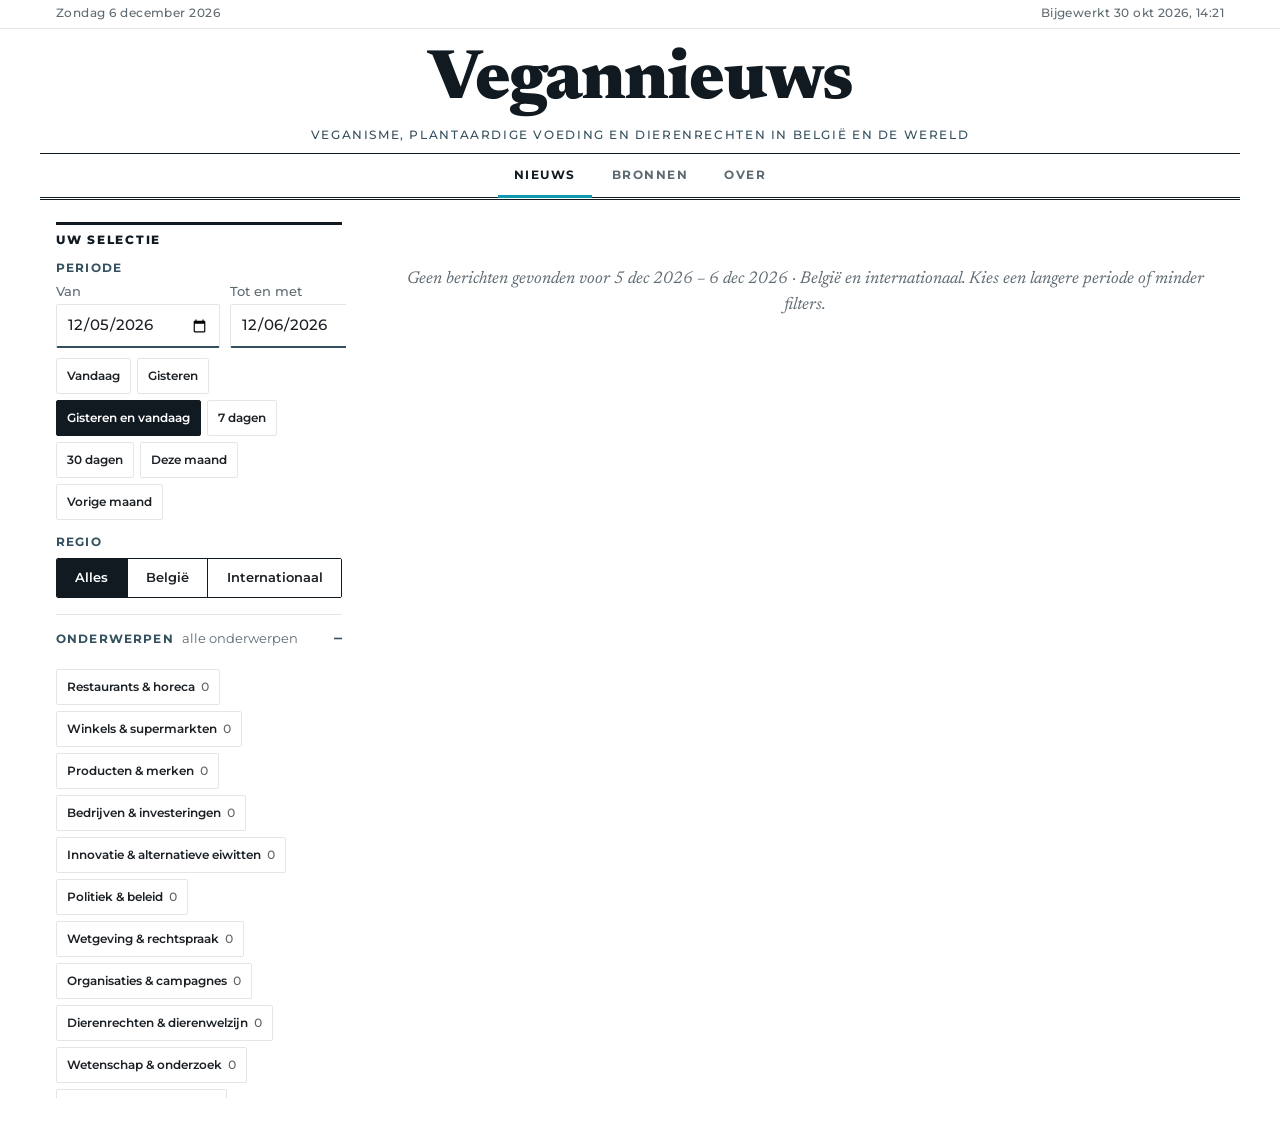
==== commit 3d92f4fa: "Een verzamelrun per dag, subtielere opmaak zonder voetnoot, beheer na login - Planning: een keer per" ====
--- a/site/index.html
+++ b/site/index.html
@@ -5,7 +5,8 @@
   <meta name="viewport" content="width=device-width, initial-scale=1, viewport-fit=cover">
   <title>Vegannieuws</title>
   <meta name="description" content="Overzicht van nationaal en internationaal nieuws over veganisme, met bronvermelding.">
-  <meta name="theme-color" content="#04273a">
+  <meta name="theme-color" content="#ffffff" media="(prefers-color-scheme: light)">
+  <meta name="theme-color" content="#0f1316" media="(prefers-color-scheme: dark)">
   <link rel="icon" href="icon.svg" type="image/svg+xml">
   <link rel="manifest" href="manifest.webmanifest">
   <link rel="preload" href="fonts/newsreader-latin-wght-normal.woff2" as="font" type="font/woff2" crossorigin>
@@ -111,7 +112,16 @@
       <div class="pagina-kop">
         <h2 class="rubriek">Bronnenregister</h2>
         <p id="bronnen-samenvatting" class="gedempt"></p>
-        <div class="knoppen" id="bronnen-knoppen"></div>
+        <div class="beheer-blok">
+          <div id="beheer-uit">
+            <button type="button" class="link" id="beheer-aan">Inloggen als beheerder</button>
+          </div>
+          <div id="beheer-in" hidden>
+            <p>Bronnen beheer je op GitHub: daar log je in met je GitHub-account. Enkel het account van de eigenaar kan bronnen toevoegen, wijzigen of verwijderen. Aanvragen van andere accounts worden automatisch geweigerd.</p>
+            <div class="knoppen" id="bronnen-knoppen"></div>
+            <button type="button" class="link" id="beheer-af">Afmelden</button>
+          </div>
+        </div>
         <label class="zoekveld">Zoek in de bronnen <input type="search" id="bronnen-zoek" placeholder="naam, land, soort…"></label>
       </div>
       <div id="bronnen-lijst" class="bronnen-lijst"></div>
@@ -120,7 +130,7 @@
     <section id="paneel-info" class="paneel" hidden>
       <article class="tekst">
         <h2 class="rubriek">Over Vegannieuws</h2>
-        <p class="intro">Drie keer per dag verzamelt een GitHub Action het nieuws uit het bronnenregister. Het register bevat:</p>
+        <p class="intro">Elke ochtend verzamelt een GitHub Action het nieuws uit het bronnenregister. Het register bevat:</p>
         <ul>
           <li>websites en blogs, via hun RSS-feed;</li>
           <li>accounts op Bluesky, Mastodon en YouTube;</li>
@@ -149,20 +159,16 @@
           <li>Nationaal = het bericht gaat over België. Dat volgt uit een vermelde plaats, een gewest of een Belgische instelling, of uit een Belgische bron zonder buitenlandse plaats.</li>
           <li>Websites zonder eigen RSS-feed worden gevolgd via Google Nieuws (zoekopdracht <em>site:domein</em>). De bronnenpagina vermeldt dat.</li>
           <li>Links naar Instagram- en Facebookposts lopen via Google Nieuws en sturen door naar de post. Google vindt niet elke post; posts van privé-accounts en stories zijn niet zichtbaar.</li>
+          <li>De berichten blijven eigendom van hun bronnen. Het overzicht toont enkel titels, korte samenvattingen en links.</li>
         </ul>
         <h3>Laatste verzamelrun</h3>
         <div id="run-info" class="gedempt">–</div>
         <h3>Zelf aanpassen</h3>
-        <div class="knoppen" id="info-knoppen"></div>
+        <p id="info-beheer-uit" class="gedempt">Na <em>Inloggen als beheerder</em> (tabblad Bronnen) verschijnen hier de links naar de instellingen.</p>
+        <div class="knoppen" id="info-knoppen" hidden></div>
       </article>
     </section>
   </main>
-
-  <footer class="voet">
-    <div class="binnen">
-      <p>Vegannieuws is een persoonlijk, automatisch samengesteld overzicht. Het is geen uitgave van BE Vegan of van de vermelde media; de berichten blijven eigendom van hun bronnen. Kleuren naar de huisstijl van BE Vegan. Lettertypes: Newsreader en Montserrat (SIL Open Font License).</p>
-    </div>
-  </footer>
 
   <template id="tpl-bericht">
     <article class="artikel">
--- a/site/style.css
+++ b/site/style.css
@@ -1,4 +1,4 @@
-/* Vegannieuws: opmaak als een kwaliteitskrant, in de kleuren van BE Vegan.
+/* Vegannieuws: opmaak als een kwaliteitskrant: zwarte inkt op wit papier, één petrolblauwe accentkleur.
    Lettertypes (SIL Open Font License, zie fonts/): Newsreader voor koppen en lopende tekst,
    Montserrat voor rubrieken, labels en formulieren. */
 
@@ -52,27 +52,26 @@
 }
 
 :root {
-  /* BE Vegan: marineblauw #002038/#04273a, cyaan #0099bf/#00779d, donkerblauw #125072, groen #407048 */
   --papier: #ffffff;
-  --papier-2: #f5f7f8;
-  --inkt: #17232b;
-  --kop: #002038;
-  --marine: #04273a;
-  --marine-tekst: #ffffff;
-  --cyaan: #0099bf;
-  --cyaan-tekst: #00779d;
-  --blauw: #125072;
-  --gedempt: #56666f;
-  --lijn: #e1e4e6;
-  --lijn-sterk: #002038;
-  --groen: #407048;
-  --groen-zacht: #e7f0e8;
-  --rood: #a1382b;
+  --papier-2: #f5f6f7;
+  --inkt: #1c2126;
+  --kop: #111a21;
+  --vlak: #111a21;
+  --vlak-tekst: #ffffff;
+  --accent: #1098ad;
+  --accent-tekst: #0b7285;
+  --blauw: #34505f;
+  --gedempt: #5e6a72;
+  --lijn: #e3e5e7;
+  --lijn-sterk: #111a21;
+  --groen: #2f7a4f;
+  --groen-zacht: #e6f2ea;
+  --rood: #a3372a;
   --rood-zacht: #f8e6e3;
-  --cyaan-zacht: #e3f3f8;
+  --accent-zacht: #e3f4f6;
   --waarschuwing: #7a5200;
   --waarschuwing-zacht: #fbf1dc;
-  --focus: #0099bf;
+  --focus: #1098ad;
   --serif: "Newsreader", Georgia, "Times New Roman", serif;
   --sans: "Montserrat", "Helvetica Neue", Arial, system-ui, sans-serif;
   color-scheme: light;
@@ -80,55 +79,57 @@
 
 @media (prefers-color-scheme: dark) {
   :root:not([data-theme="light"]) {
-    --papier: #08141b;
-    --papier-2: #0e1f29;
-    --inkt: #d9e3e8;
-    --kop: #f1f5f7;
-    --marine: #021520;
-    --marine-tekst: #e6eef2;
-    --cyaan: #3fb9da;
-    --cyaan-tekst: #6ccbe6;
-    --blauw: #9cc4d9;
-    --gedempt: #98abb6;
-    --lijn: #20343f;
-    --lijn-sterk: #c9d7de;
-    --groen: #8cc596;
-    --groen-zacht: #15291b;
+    --papier: #0f1316;
+    --papier-2: #171d21;
+    --inkt: #dde3e7;
+    --kop: #f3f5f6;
+    --vlak: #e9eef1;
+    --vlak-tekst: #0f1316;
+    --accent: #2bb3c8;
+    --accent-tekst: #5ccbdc;
+    --blauw: #a9c1cd;
+    --gedempt: #9ba7ae;
+    --lijn: #273038;
+    --lijn-sterk: #d5dbdf;
+    --groen: #84c79d;
+    --groen-zacht: #16271d;
     --rood: #f0a196;
     --rood-zacht: #34191a;
-    --cyaan-zacht: #0d2a36;
+    --accent-zacht: #10292e;
     --waarschuwing: #f0c46b;
     --waarschuwing-zacht: #33290f;
-    --focus: #6ccbe6;
+    --focus: #5ccbdc;
     color-scheme: dark;
   }
 }
 
 :root[data-theme="dark"] {
-  --papier: #08141b;
-  --papier-2: #0e1f29;
-  --inkt: #d9e3e8;
-  --kop: #f1f5f7;
-  --marine: #021520;
-  --marine-tekst: #e6eef2;
-  --cyaan: #3fb9da;
-  --cyaan-tekst: #6ccbe6;
-  --blauw: #9cc4d9;
-  --gedempt: #98abb6;
-  --lijn: #20343f;
-  --lijn-sterk: #c9d7de;
-  --groen: #8cc596;
-  --groen-zacht: #15291b;
+  --papier: #0f1316;
+  --papier-2: #171d21;
+  --inkt: #dde3e7;
+  --kop: #f3f5f6;
+  --vlak: #e9eef1;
+  --vlak-tekst: #0f1316;
+  --accent: #2bb3c8;
+  --accent-tekst: #5ccbdc;
+  --blauw: #a9c1cd;
+  --gedempt: #9ba7ae;
+  --lijn: #273038;
+  --lijn-sterk: #d5dbdf;
+  --groen: #84c79d;
+  --groen-zacht: #16271d;
   --rood: #f0a196;
   --rood-zacht: #34191a;
-  --cyaan-zacht: #0d2a36;
+  --accent-zacht: #10292e;
   --waarschuwing: #f0c46b;
   --waarschuwing-zacht: #33290f;
-  --focus: #6ccbe6;
+  --focus: #5ccbdc;
   color-scheme: dark;
 }
 
 * { box-sizing: border-box; }
+
+[hidden] { display: none !important; }
 
 html { -webkit-text-size-adjust: 100%; }
 
@@ -141,7 +142,7 @@
   text-rendering: optimizeLegibility;
 }
 
-a { color: var(--cyaan-tekst); text-underline-offset: 2px; }
+a { color: var(--accent-tekst); text-underline-offset: 2px; }
 
 :focus-visible { outline: 3px solid var(--focus); outline-offset: 2px; }
 
@@ -154,10 +155,10 @@
 
 /* --- Kop van de krant ------------------------------------------------------------------- */
 .balk {
-  background: var(--marine);
-  color: var(--marine-tekst);
-  font: 500 .75rem/1 var(--sans);
-  letter-spacing: .02em;
+  color: var(--gedempt);
+  font: 500 .72rem/1 var(--sans);
+  letter-spacing: .04em;
+  border-bottom: 1px solid var(--lijn);
 }
 
 .balk .binnen {
@@ -215,7 +216,7 @@
   min-height: 44px;
 }
 
-.tab[aria-selected="true"] { color: var(--kop); border-bottom-color: var(--cyaan); }
+.tab[aria-selected="true"] { color: var(--kop); border-bottom-color: var(--accent); }
 
 main { padding-top: 22px; padding-bottom: 48px; }
 
@@ -291,12 +292,12 @@
   gap: 6px;
 }
 
-.snel button:hover, .chip:hover, .knoppen a:hover, .knoppen button:hover { border-color: var(--cyaan); }
+.snel button:hover, .chip:hover, .knoppen a:hover, .knoppen button:hover { border-color: var(--accent); }
 
 .snel button.actief, .chip[aria-pressed="true"] {
-  background: var(--marine);
-  border-color: var(--marine);
-  color: var(--marine-tekst);
+  background: var(--vlak);
+  border-color: var(--vlak);
+  color: var(--vlak-tekst);
 }
 
 .chip .aantal { opacity: .7; font-variant-numeric: tabular-nums; font-weight: 500; }
@@ -307,14 +308,14 @@
   appearance: none;
   border: 0;
   background: none;
-  color: var(--cyaan-tekst);
+  color: var(--accent-tekst);
   font: 600 .8rem/1.2 var(--sans);
   padding: 4px 0;
   cursor: pointer;
   text-decoration: underline;
 }
 
-.segment { display: flex; flex-wrap: wrap; border: 1px solid var(--marine); border-radius: 2px; overflow: hidden; }
+.segment { display: flex; flex-wrap: wrap; border: 1px solid var(--vlak); border-radius: 2px; overflow: hidden; }
 
 .segment label { flex: 1 1 auto; margin: 0; color: var(--inkt); }
 
@@ -326,13 +327,13 @@
   padding: 11px 10px;
   cursor: pointer;
   background: var(--papier);
-  border-right: 1px solid var(--marine);
+  border-right: 1px solid var(--vlak);
   font: 600 .82rem/1.2 var(--sans);
 }
 
 .segment label:last-child span { border-right: 0; }
 
-.segment input:checked + span { background: var(--marine); color: var(--marine-tekst); }
+.segment input:checked + span { background: var(--vlak); color: var(--vlak-tekst); }
 
 .segment input:focus-visible + span { outline: 3px solid var(--focus); outline-offset: -3px; }
 
@@ -356,15 +357,15 @@
 
 .vink { display: flex; gap: 8px; align-items: flex-start; color: var(--inkt); }
 
-.vink input { margin-top: 2px; width: 18px; height: 18px; accent-color: var(--marine); }
+.vink input { margin-top: 2px; width: 18px; height: 18px; accent-color: var(--vlak); }
 
 .hoofdknop {
   width: 100%;
   appearance: none;
   border: 0;
   border-radius: 2px;
-  background: var(--cyaan-tekst);
-  color: #fff;
+  background: var(--vlak);
+  color: var(--vlak-tekst);
   font: 800 .85rem/1 var(--sans);
   letter-spacing: .1em;
   text-transform: uppercase;
@@ -373,7 +374,7 @@
   min-height: 50px;
 }
 
-.hoofdknop:hover { background: var(--marine); }
+.hoofdknop:hover { background: var(--accent-tekst); color: #fff; }
 
 /* --- Resultaat ------------------------------------------------------------------------------- */
 .resultaat { container-type: inline-size; min-width: 0; scroll-margin-top: 12px; }
@@ -401,7 +402,7 @@
   border: 0;
   background: none;
   padding: 4px 0;
-  color: var(--cyaan-tekst);
+  color: var(--accent-tekst);
   font: 600 .78rem/1.2 var(--sans);
   cursor: pointer;
   text-decoration: underline;
@@ -447,7 +448,7 @@
   font: 700 .7rem/1.4 var(--sans);
   letter-spacing: .09em;
   text-transform: uppercase;
-  color: var(--cyaan-tekst);
+  color: var(--accent-tekst);
   display: flex;
   flex-wrap: wrap;
   gap: 2px 10px;
@@ -458,7 +459,7 @@
 .kicker .gebeurtenis { padding: 1px 6px; border-radius: 2px; }
 .kicker .opening { background: var(--groen-zacht); color: var(--groen); }
 .kicker .sluiting { background: var(--rood-zacht); color: var(--rood); }
-.kicker .lancering { background: var(--cyaan-zacht); color: var(--cyaan-tekst); }
+.kicker .lancering { background: var(--accent-zacht); color: var(--accent-tekst); }
 .kicker .sociaal { color: var(--blauw); }
 .kicker .twijfel { color: var(--waarschuwing); }
 
@@ -505,7 +506,7 @@
   list-style: none;
   margin: 10px 0 8px;
   padding: 0 0 0 12px;
-  border-left: 3px solid var(--cyaan);
+  border-left: 3px solid var(--accent);
 }
 
 .bronnenlijst li { padding: 5px 0; border-bottom: 1px solid var(--lijn); }
@@ -518,15 +519,15 @@
 
 .bronnenlijst a { display: block; font: 500 .98rem/1.35 var(--serif); color: var(--inkt); text-decoration: none; margin-top: 1px; }
 
-.bronnenlijst a:hover { color: var(--cyaan-tekst); text-decoration: underline; }
+.bronnenlijst a:hover { color: var(--accent-tekst); text-decoration: underline; }
 
 .bronnenlijst .meer-bronnen { display: block; font: 600 .72rem/1.4 var(--sans); color: var(--gedempt); margin-top: 2px; }
 
-.bronnenlijst .meer-bronnen a { display: inline; font: inherit; color: var(--cyaan-tekst); text-decoration: underline; }
+.bronnenlijst .meer-bronnen a { display: inline; font: inherit; color: var(--accent-tekst); text-decoration: underline; }
 
 .alle-bronnen { margin: -4px 0 8px; }
 
-.alle-bronnen > summary { font: 600 .78rem/1.4 var(--sans); color: var(--cyaan-tekst); cursor: pointer; padding: 4px 0 4px 15px; }
+.alle-bronnen > summary { font: 600 .78rem/1.4 var(--sans); color: var(--accent-tekst); cursor: pointer; padding: 4px 0 4px 15px; }
 
 .alle-bronnen .bronnenlijst { margin-top: 4px; }
 
@@ -548,6 +549,12 @@
 
 .zoekveld { margin-top: 12px; }
 
+.beheer-blok { margin: 10px 0 4px; }
+
+#beheer-in { background: var(--papier-2); border-left: 3px solid var(--accent); padding: 10px 14px; }
+
+#beheer-in p { margin: 0 0 4px; font-size: .82rem; color: var(--inkt); }
+
 .bronnen-lijst { display: grid; grid-template-columns: minmax(0, 1fr); column-gap: 32px; }
 
 @media (min-width: 900px) { .bronnen-lijst { grid-template-columns: minmax(0, 1fr) minmax(0, 1fr); } }
@@ -583,11 +590,6 @@
 
 #run-info { font-family: var(--sans); font-size: .85rem; }
 
-/* --- Voet ---------------------------------------------------------------------------------------- */
-.voet { border-top: 3px double var(--lijn-sterk); }
-
-.voet p { margin: 0; padding: 16px 0 28px; font: 500 .74rem/1.5 var(--sans); color: var(--gedempt); max-width: 760px; }
-
 @media (max-width: 480px) {
   .datums { grid-template-columns: 1fr; }
   .balk .binnen { font-size: .7rem; }
@@ -595,7 +597,7 @@
 }
 
 @media print {
-  .balk, .tabs, .filters, .acties, .meer-tonen, .links details summary, .voet { display: none !important; }
+  .balk, .tabs, .filters, .acties, .meer-tonen, .links details summary, .beheer-blok { display: none !important; }
   body { background: #fff; color: #000; font-size: 10.5pt; }
   .nieuws-raster { display: block; }
   .artikel { break-inside: avoid; }
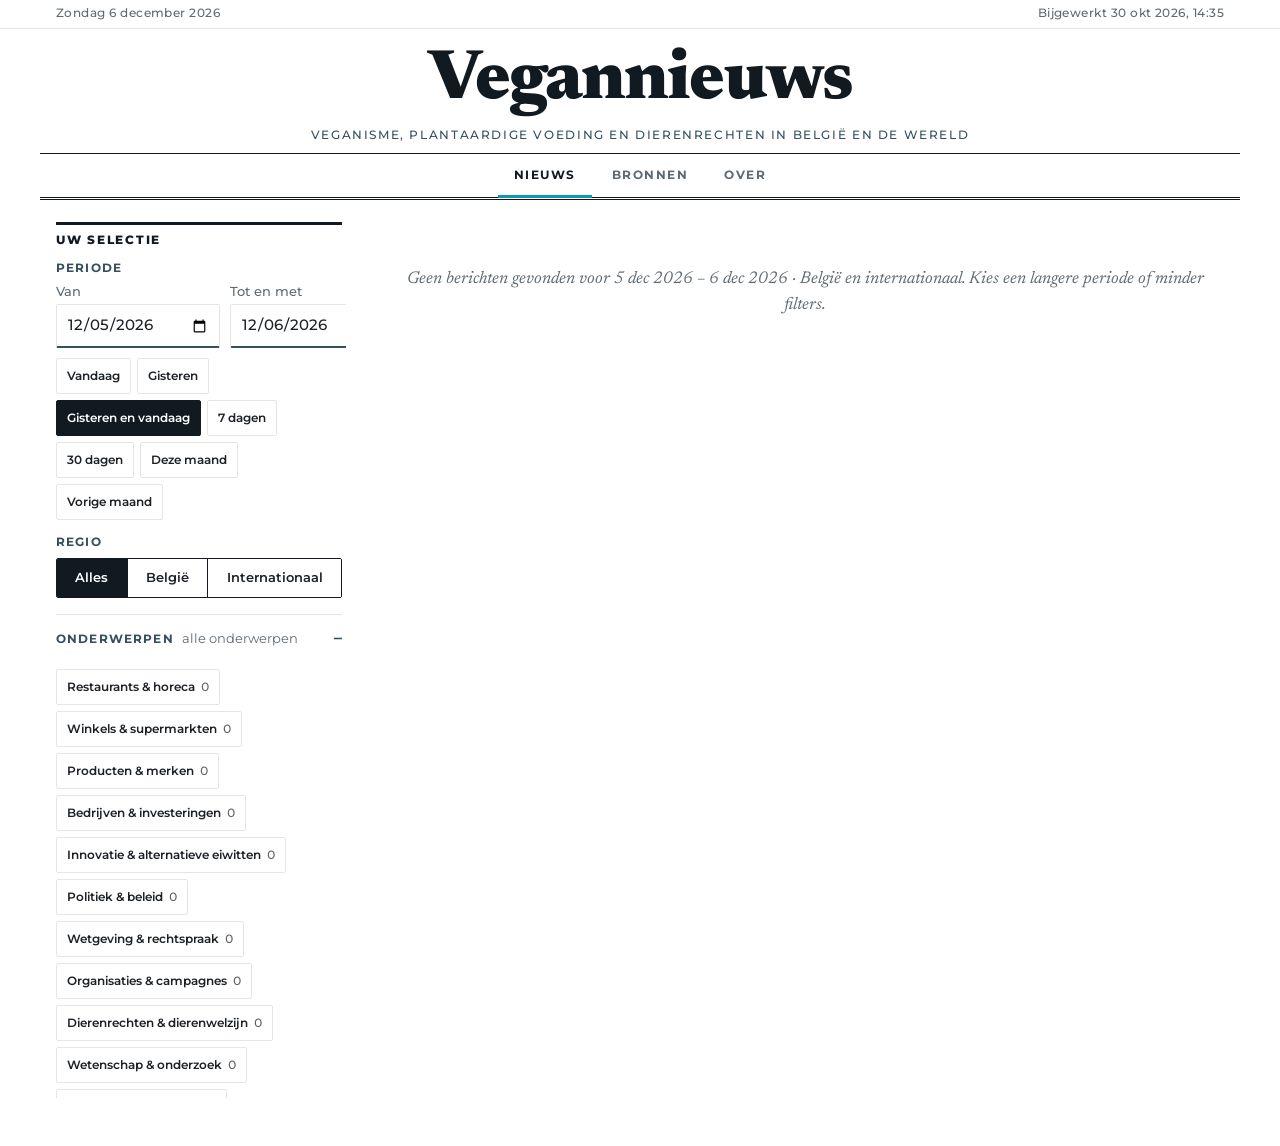
==== commit 20f532ee: "Instagram-accounts volgen via de officiele API (Business Discovery) - Nieuwe bronsoort instagram: ad" ====
--- a/site/index.html
+++ b/site/index.html
@@ -135,6 +135,7 @@
           <li>websites en blogs, via hun RSS-feed;</li>
           <li>accounts op Bluesky, Mastodon en YouTube;</li>
           <li>zoekopdrachten in Google Nieuws, die ook kleine en regionale media vinden;</li>
+          <li>zelf gekozen Instagram-accounts van zaken en organisaties, via de officiële Instagram-API;</li>
           <li>openbare posts op Instagram en Facebook die Google Nieuws vindt;</li>
           <li>nieuwe studies in PubMed.</li>
         </ul>
@@ -158,7 +159,7 @@
           <li>De datum is de publicatiedatum volgens de bron, in Belgische tijd. Ontbreekt die, dan geldt de datum van ophalen.</li>
           <li>Nationaal = het bericht gaat over België. Dat volgt uit een vermelde plaats, een gewest of een Belgische instelling, of uit een Belgische bron zonder buitenlandse plaats.</li>
           <li>Websites zonder eigen RSS-feed worden gevolgd via Google Nieuws (zoekopdracht <em>site:domein</em>). De bronnenpagina vermeldt dat.</li>
-          <li>Links naar Instagram- en Facebookposts lopen via Google Nieuws en sturen door naar de post. Google vindt niet elke post; posts van privé-accounts en stories zijn niet zichtbaar.</li>
+          <li>Posts van zelf gekozen Instagram-accounts linken rechtstreeks naar de post. Posts die Google Nieuws vindt, linken via Google Nieuws; Google vindt niet elke post. Stories en posts van privé-accounts zijn niet zichtbaar.</li>
           <li>De berichten blijven eigendom van hun bronnen. Het overzicht toont enkel titels, korte samenvattingen en links.</li>
         </ul>
         <h3>Laatste verzamelrun</h3>
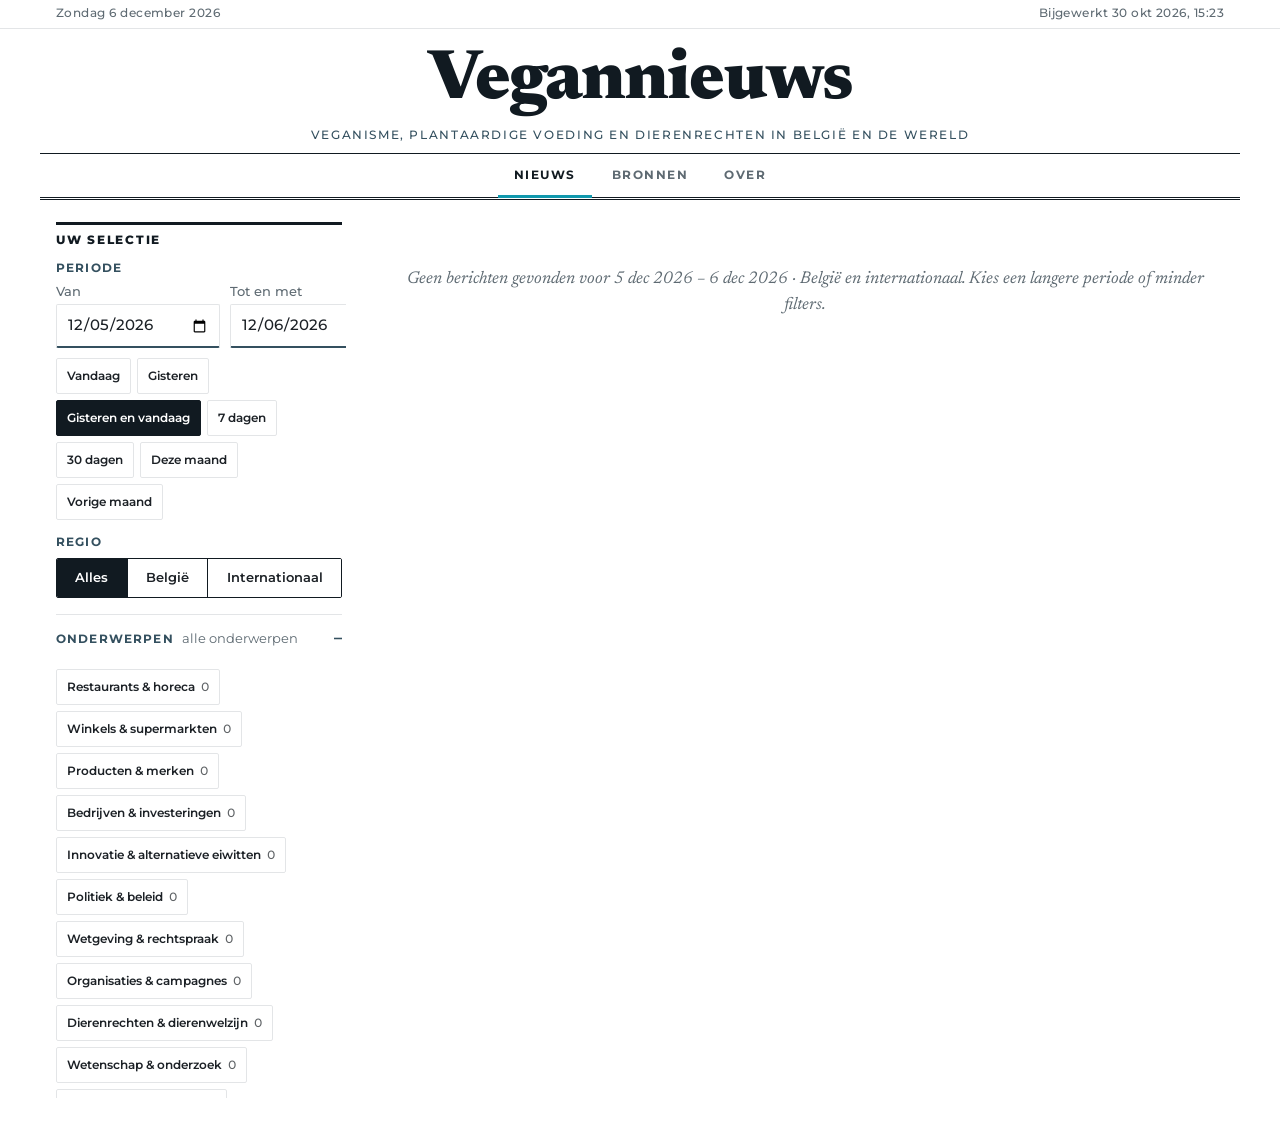
==== commit 5f6a3188: "Gemini neemt over als Claude stopt (tegoed op, sleutel, limiet); vergelijking verwijderd - De terugv" ====
--- a/site/index.html
+++ b/site/index.html
@@ -143,7 +143,7 @@
         <ol>
           <li><strong>Selectie.</strong> Bij algemene bronnen blijven enkel berichten over veganisme, plantaardige voeding of dierenrechten over, op basis van trefwoorden. Posts op Instagram en Facebook blijven enkel als het taalmodel er nieuws over België in vindt, zoals een opening, een nieuw product of een evenement.</li>
           <li><strong>Ontdubbeling.</strong> Hetzelfde artikel uit meerdere media wordt één bericht met meerdere bronnen. Is de organisatie of het bedrijf zelf ook een bron, dan wordt die de hoofdbron.</li>
-          <li><strong>Vertaling en indeling.</strong> Een taalmodel (Google Gemini of Groq, met een eigen gratis sleutel) doet per bericht het volgende:
+          <li><strong>Vertaling en indeling.</strong> Een taalmodel (Claude Haiku van Anthropic, met het gratis Google Gemini als reserve) doet per bericht het volgende:
             <ul>
               <li>het schrijft een kernzin in het Nederlands;</li>
               <li>het vertaalt titels die niet in het Nederlands of Engels zijn;</li>
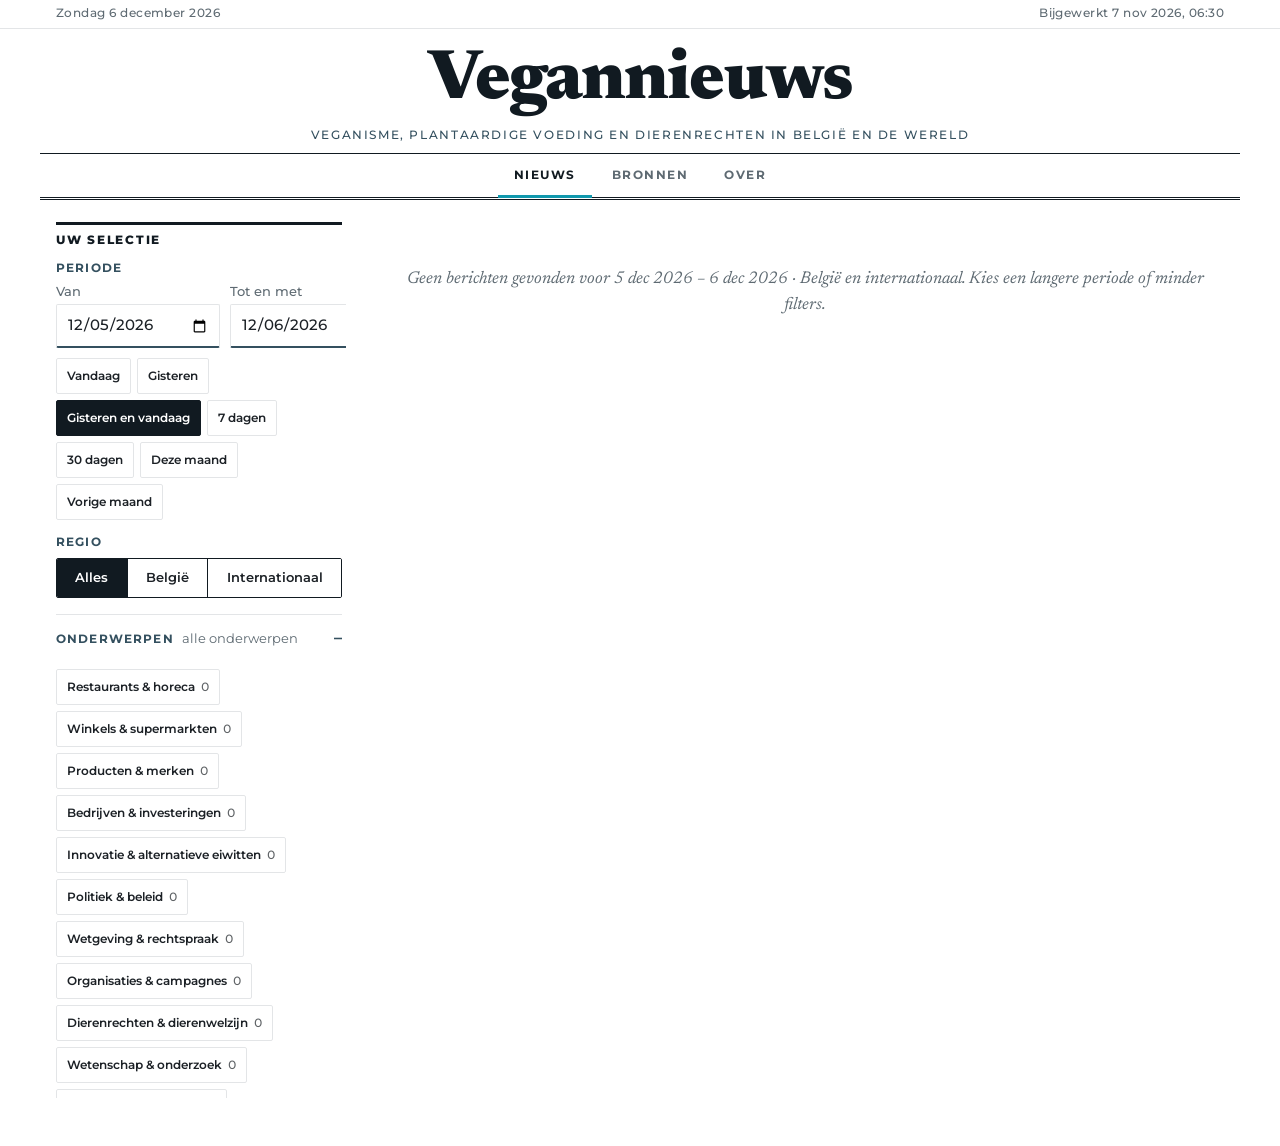
==== commit 13fbfbbe: "Strengere selectie: enkel berichten waarin veganisme de kern is [skip actions] Het taalmodel beoorde" ====
--- a/site/index.html
+++ b/site/index.html
@@ -147,7 +147,8 @@
             <ul>
               <li>het schrijft een kernzin in het Nederlands;</li>
               <li>het vertaalt titels die niet in het Nederlands of Engels zijn;</li>
-              <li>het bepaalt onderwerp, land en plaats.</li>
+              <li>het bepaalt onderwerp, land en plaats;</li>
+              <li>het beoordeelt of veganisme, plantaardige voeding of dierenwelzijn de kern van het bericht is. Komt het onderwerp enkel terloops voor, zoals bij een gewoon restaurant met ook vegan gerechten, dan verschijnt het bericht niet.</li>
             </ul>
             Zonder taalmodel gebeurt de indeling met trefwoorden en plaatsnamenlijsten, en worden titels vertaald via MyMemory (beperkt aantal per dag). Zo'n bericht krijgt het label <em>ingedeeld via trefwoorden</em>.</li>
           <li><strong>Verhalen.</strong> Berichten van verschillende media en in verschillende talen over hetzelfde nieuws staan samen onder één Nederlandse kop, met alle bronnen eronder. Berichten met gelijkaardige kernzinnen vormen kandidaten; het taalmodel beslist welke samenhoren en schrijft de kop.</li>
